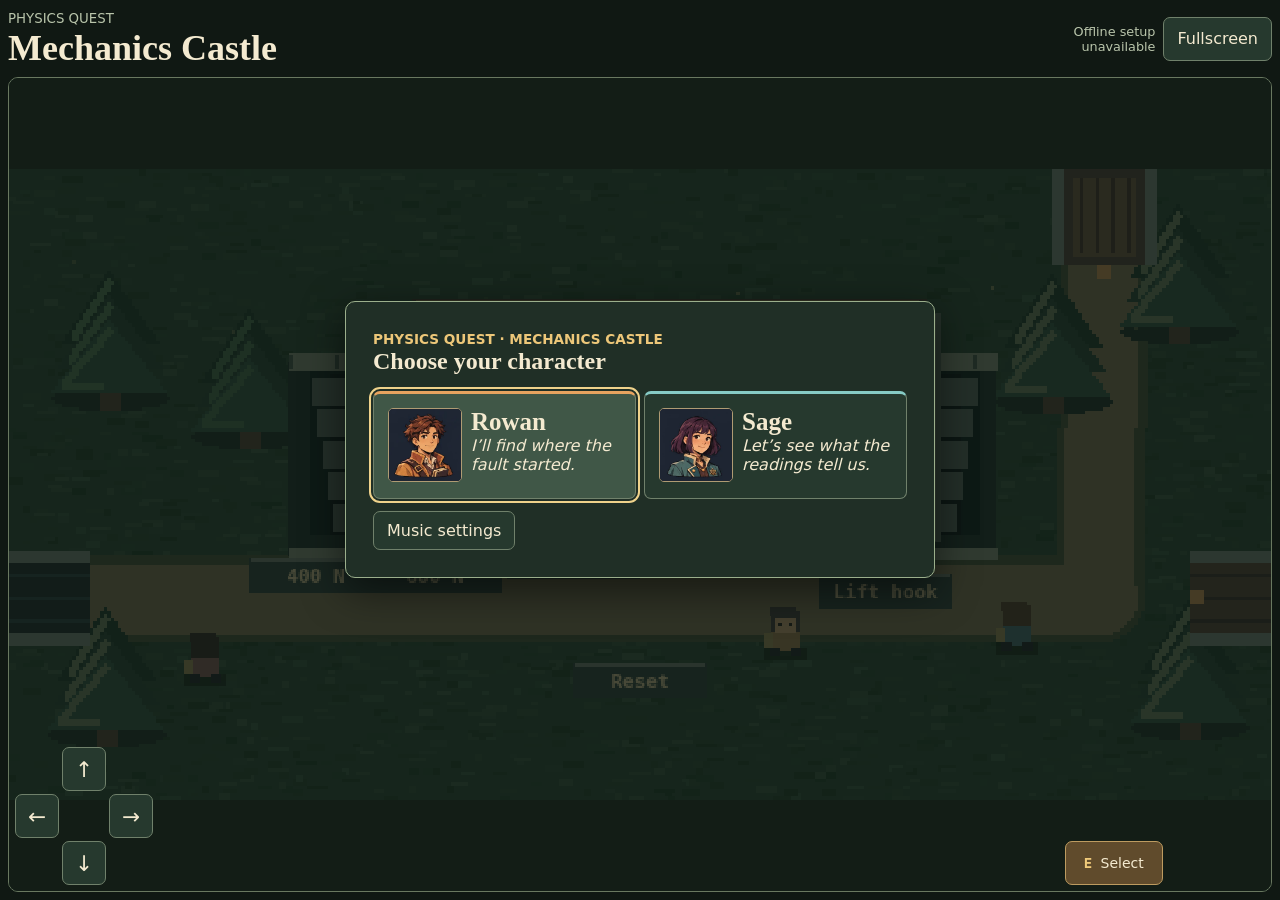
==== docs/index.html @ 7c1efd70 "updated github build" ====
<!doctype html>
<html lang="en"><head><meta charset="utf-8">
<!-- Google Tag Manager -->
<script>
  window.dataLayer = window.dataLayer || [];
  function gtag(){dataLayer.push(arguments);}
  gtag('js', new Date());
</script>
<script async src="https://www.googletagmanager.com/gtm.js?id=GTM-M3294GNF"></script>
<!-- End Google Tag Manager -->
<meta name="viewport" content="width=device-width,initial-scale=1,viewport-fit=cover"><title>Physics Quest · Mechanics Castle</title>
<meta name="theme-color" content="#101813">
<meta name="apple-mobile-web-app-capable" content="yes">
<link rel="manifest" href="manifest.webmanifest">
<link rel="icon" type="image/png" sizes="192x192" href="icons/icon-192.png">
<link rel="apple-touch-icon" sizes="180x180" href="icons/apple-touch-icon.png">
<script defer src="pwa.js"></script>
<link rel="preload" as="image" href="art/portraits/rowan.webp"><link rel="preload" as="image" href="art/portraits/sage.webp"><link rel="preload" as="image" href="art/portraits/mira-relieved.webp">
<style>
*{box-sizing:border-box}body{margin:0;background:#101813;color:#f4ead0;font:16px system-ui,sans-serif}main{max-width:1140px;margin:auto;padding:18px}header{display:flex;align-items:center;justify-content:space-between;gap:12px;margin-bottom:12px}h1,h2,h3{font-family:Georgia,serif;margin:0}h1{font-size:clamp(22px,4vw,36px)}small,.muted{color:#b9c5ab}button{font:inherit;color:#f4ead0;background:#26392e;border:1px solid #70816b;border-radius:7px;padding:9px 13px;cursor:pointer}button:hover,button:focus-visible{background:#405747;outline:2px solid #efd28b;outline-offset:2px}button:disabled{opacity:.5;cursor:default}.gold{background:#edc779;color:#251d12;border-color:#edc779;font-weight:700}.gold:hover,.gold:focus-visible{background:#ffe5aa}.stage{position:relative;border:1px solid #697860;border-radius:10px;overflow:hidden;background:#17241c}.frame{position:relative}canvas{width:100%;display:block;image-rendering:pixelated;aspect-ratio:2/1;background:#29362c}.modal{position:absolute;inset:0;background:#0b1510bd;display:grid;place-items:center;padding:12px;z-index:2}.sheet{width:min(590px,100%);max-height:100%;overflow:auto;background:#202f26;border:1px solid #9baf8c;padding:clamp(12px,3vw,27px);border-radius:10px;box-shadow:0 12px 40px #0008}.sheet p{line-height:1.5}.choices,.actions,.touch{display:flex;gap:8px;flex-wrap:wrap}.avatar{flex:1;text-align:left;min-width:145px;padding:14px}.avatar strong{display:block;font: bold 25px Georgia,serif}.avatar i{display:block}.avatar:first-child{border-top:3px solid #e7a35f}.avatar:last-child{border-top:3px solid #86cbc5}.status{padding:13px 16px;min-height:125px}.topline{display:flex;justify-content:space-between;gap:8px;align-items:baseline}.status p{margin:7px 0 10px;line-height:1.4}.touch{justify-content:space-between;margin-top:10px;align-items:center}.pad{display:flex;gap:5px}.pad button{touch-action:none;min-width:42px}.tag{color:#edc779;font-size:.85rem;font-weight:700}.selected{border-color:#efcf82;background:#485039}.meter{height:6px;background:#334139;border-radius:5px;overflow:hidden;margin:10px 0}.meter span{display:block;height:100%;background:#edc779}hr{border:0;border-top:1px solid #586b57}.notes{display:grid;gap:8px}details{padding:8px;background:#29392d;border-radius:4px}summary{cursor:pointer}button[hidden],div[hidden]{display:none}@media(max-width:600px){main{padding:8px}canvas{aspect-ratio:1.6;object-fit:contain}.sheet h2{font-size:22px}.sheet p{margin:7px 0}.touch small{display:none}}

.sheet.comic{width:min(650px,100%);padding:0;background:#eee0bd;color:#242935;border:3px solid #242935;border-radius:3px}
.sheet.comic{display:grid;grid-template-columns:34% 1fr;align-items:stretch}.comic-art{min-height:clamp(152px,29vw,312px);background-color:#263f49;background-image:url(comic.webp),radial-gradient(circle at 75% 25%,#cec19a 3%,transparent 25%),linear-gradient(152deg,#274852 0 38%,#73816a 39% 48%,#33413b 49%);background-size:300% 100%,cover,cover;background-repeat:no-repeat;background-position:0% 50%;border-right:4px solid #202530;animation:panel-in .44s ease-out both}
.panel-1{background-position:50% 50%;animation:panel-in .44s ease-out both, tremor .18s linear .3s 2}
.panel-2{background-position:100% 53%}
.comic-caption{align-self:center;padding:clamp(10px,2vw,20px)}.comic-caption p{margin:7px 0 12px}.comic-caption .tag{color:#674226}.comic-caption h2{font-size:clamp(22px,4vw,34px)}.comic-caption button{padding:6px 12px}
.map-section{margin:10px 0}.map-section h3{margin-bottom:4px}.map-grid{display:grid;grid-template-columns:repeat(3,minmax(0,1fr));gap:4px}.map-room{background:#34473d;border:1px solid #728473;text-align:center;padding:6px 3px;font-size:.8rem}.map-room.here{border-color:#ebca80;color:#ffdf99}
@keyframes panel-in{from{opacity:.2;filter:brightness(1.22)}to{opacity:1;filter:brightness(1)}}@keyframes tremor{25%{transform:translateX(2px)}75%{transform:translateX(-2px)}}@media(prefers-reduced-motion:reduce){.comic-art{animation:none}}@media(max-width:600px){.frame:has(.comic) canvas{min-height:270px}}

.sheet.interlude-sheet{display:block;background:#142223;color:#fff1c9}
.interlude{position:relative;isolation:isolate;min-height:clamp(215px,27vw,320px);display:grid;grid-template-rows:1fr auto;overflow:hidden}
.interlude-view{position:absolute;inset:-12%;z-index:-2;background:url(comic.webp) left 44% / 300% auto no-repeat;animation:establish 11s ease-out both}
.scene-1 .interlude-view{background-position:right 38%;animation:approach 11s ease-out both}
.interlude:before{content:'';position:absolute;inset:0;z-index:-1;background:linear-gradient(transparent,#101817af 42%,#101817 92%)}
.crawl-window{align-self:end;overflow:hidden;padding:0 22px;margin:35px 0 0;mask-image:linear-gradient(transparent,#000 25%)}
.crawl-window p{margin:0 auto;padding:17px 0 4px;max-width:46ch;font:clamp(17px,2vw,23px)/1.42 Georgia,serif;text-shadow:0 2px 3px #000;animation:caption-scroll 6.5s ease-out both}
.interlude-actions{padding:10px 22px 17px}
@keyframes caption-scroll{from{transform:translateY(100%);opacity:0}18%{opacity:1}to{transform:translateY(0);opacity:1}}
@keyframes establish{from{transform:scale(1.23) translateY(8%)}to{transform:scale(1.03) translateY(-4%)}}
@keyframes approach{from{transform:scale(1.02) translateY(-7%)}to{transform:scale(1.21) translateY(6%)}}
@media(prefers-reduced-motion:reduce){.interlude-view,.crawl-window p{animation:none!important}}
 .sheet.vista{padding:0;max-width:640px;overflow:auto}.valley-view{height:clamp(90px,22vw,240px);background:#567261 url(art/valley.webp) center 56%/cover no-repeat}.valley-caption{padding:16px 20px}.valley-caption p{margin:7px 0 12px}
.region-map{width:100%;display:block;margin:12px 0;border:2px solid #998459;border-radius:4px}
.key-choice{outline:2px solid #ffe29b;outline-offset:2px} .dialog-choices{display:grid;gap:8px} .dialog-choices button{text-align:left}
.dialog-choices button:hover:not(:focus-visible):not(.key-choice){background:#26392e;outline:none}
.dialog-choices button.asked:hover:not(:focus-visible):not(.key-choice){background:#353e36}
.operator-prompt{color:#f7d891;font-weight:700}.operator-prompt[hidden]{display:none}
.map-plan{font-size:.85rem;margin:5px 0;color:#d7d8b4}.notes+h3{margin-top:12px}
.asked{background:#353e36;color:#abb3a3;border-color:#60695d}.sheet.robot-story{display:grid;grid-template-columns:36% 1fr;padding:0;background:#eee0bd;color:#242935}.robot-art{background-image:url(art/guardian-comic.webp);background-size:300% 100%;min-height:275px;animation:panel-in .44s ease-out both}.robot-art.panel-0{background-position:left}.robot-art.panel-1{background-position:center}.robot-art.panel-2{background-position:right}@media(prefers-reduced-motion:reduce){.robot-art{animation:none}}
 .sheet.research-sheet{width:96%;max-width:950px;padding:0;background:#eadbb2;color:#312b24;border:4px solid #6f553b;box-shadow:0 8px 55px #000b;border-radius:3px}
.plan-paper{padding:clamp(10px,3vw,28px)}.plan-paper.book{background:#f0e2bd}.plan-paper.terminal{background:#e0e5cf}.plan-source{font-size:.86rem;text-transform:uppercase;letter-spacing:.09em;color:#625443;font-weight:750}
.plan-grid{display:grid;grid-template-columns:1.1fr 1fr;gap:clamp(8px,2vw,24px);align-items:center;margin:12px 0}.plan-grid h3{font-size:1rem}.plan-grid p{margin:5px 0 12px}.plan-diagram{margin:0;padding:8px;border:1px solid #a49273;background:#f7ecd3}.plan-diagram svg{display:block;width:100%}.plan-diagram figcaption{color:#544739;font-size:.87rem;text-align:center}
@media(max-width:620px){.plan-grid{grid-template-columns:1fr}.plan-diagram svg{max-height:130px}.sheet.robot-story{grid-template-columns:33% 1fr}}
.controller-actions kbd{display:inline-block;font-weight:750;margin-right:.25rem;color:#f0ca7a}.controller-actions{gap:5px}.controller-actions button{padding:8px 10px}.title-choices{margin-top:16px}.touch{align-items:center}.status[hidden]{display:none}
#resume button{margin-top:12px}
.journal-tabs{margin:12px 0;border-bottom:1px solid #586b57;padding-bottom:10px}
.journal-tabs [aria-current="true"]{color:#ffdf99;border-color:#e1bd75}
.journal-list{display:grid;gap:6px;margin:8px 0}.journal-list button{text-align:left}
.journal-checks{padding-left:22px}.journal-checks li{margin:5px 0}.journal-checks .done{color:#b9d4a0}
.instrument-reading{font-variant-numeric:tabular-nums}.instrument-reading li{margin:6px 0}
.sheet.field-sheet{width:min(650px,100%);padding:clamp(11px,2vw,23px);font-variant-numeric:tabular-nums}
.field-sheet p{margin:7px 0 10px}
.frame:has(.field-sheet)>canvas{min-height:430px}
#field-diagram{width:100%;max-height:195px;aspect-ratio:540/226;object-fit:contain;image-rendering:auto;background:#142721;border:1px solid #597567;border-radius:5px}
.field-actions{margin-top:10px}
@media(max-width:600px){.field-sheet button{padding:8px 10px}}
.plan-source{display:block}.tool-unlock{margin:12px 0;color:#624926;font-weight:750}
@keyframes portrait-in{from{opacity:.42;transform:translateX(-5px)}to{opacity:1;transform:none}}
@keyframes equipment-ready{50%{background:#f8edc5}}
.tool-unlock{display:inline-block;padding:4px 8px;border:1px solid #b79b6c;border-radius:4px;animation:equipment-ready .6s ease-out}
.sheet.speaker-sheet{width:min(680px,100%);background:linear-gradient(155deg,#293348,#17212f);border:1px solid #a69469;box-shadow:0 0 0 2px #121821,0 12px 40px #0009}
.speaker-turn{display:grid;grid-template-columns:clamp(76px,17vw,135px) minmax(0,1fr);gap:clamp(12px,2vw,22px);align-items:start;margin:0 0 14px}
.speaker-portrait{display:block;width:100%;height:auto;aspect-ratio:1;object-fit:contain;background:#202735;border:1px solid #af9b73;border-radius:5px;animation:portrait-in .17s ease-out}
.speaker-turn h2{color:#f1ce88}.speaker-text{display:grid;margin:5px 0;line-height:1.5}.speaker-text span{grid-area:1/1}.speech-reserve{visibility:hidden}
.sr-only{position:absolute;width:1px;height:1px;overflow:hidden;clip-path:inset(50%)}
.speaker-sheet button{background:#263649;border-color:#758397}.speaker-sheet button.asked{background:#28323f;color:#bcc3c8}
.speaker-sheet .gold{background:#edc779;color:#251d12;border-color:#edc779}
.speaker-sheet .key-choice{outline-color:#ffe29b}.speaker-sheet .gold:hover,.speaker-sheet .gold:focus-visible{background:#ffe5aa}
.speaker-sheet .dialog-choices button:hover:not(:focus-visible):not(.key-choice){background:#263649}
.speaker-sheet .dialog-choices button.asked:hover:not(:focus-visible):not(.key-choice){background:#28323f}
.avatar .speaker-portrait{float:left;width:clamp(44px,7vw,74px);margin:0 9px 2px 0}
@media(max-width:600px){.frame:has(.speaker-sheet) canvas{min-height:278px}.speaker-turn{gap:10px}}
@media(prefers-reduced-motion:reduce){.speaker-portrait,.tool-unlock{animation:none}}
</style>
<link rel="stylesheet" href="pwa-layout.css">
</head><body><main><header><div><small>PHYSICS QUEST</small><h1>Mechanics Castle</h1></div><div class="app-tools"><p id="offline-status" role="status" hidden></p><button id="screen-mode" type="button" hidden>Fullscreen</button></div></header>
<section class="stage" aria-label="Mechanics Castle game"><div class="frame"><canvas width="720" height="360" aria-label="Top-down view of the current room"></canvas><div class="modal" id="modal" hidden><div class="sheet" id="sheet" role="dialog" aria-modal="true" aria-label="Game dialogue"></div></div><div class="touch" role="group" aria-label="Touchscreen game controls"><div class="pad" role="group" aria-label="Directional pad"><button data-key="ArrowLeft" aria-label="Left">←</button><button data-key="ArrowUp" aria-label="Up">↑</button><button data-key="ArrowDown" aria-label="Down">↓</button><button data-key="ArrowRight" aria-label="Right">→</button></div><div class="choices controller-actions"><button id="interact"><kbd>E</kbd> Select</button><button id="card" hidden><kbd>C</kbd> Back / Card</button><button id="notes" hidden><kbd>N</kbd> Research</button><button id="menu" hidden><kbd>P</kbd> Menu</button></div></div></div>
<div class="status" id="status" hidden>
  <div class="status-copy"><div class="topline"><h2 id="room"></h2><span class="tag" id="floor"></span></div><div class="meter" id="completion" role="progressbar" aria-label="Mechanics Castle completion" aria-valuemin="0" aria-valuemax="7" aria-valuenow="0"><span id="progress"></span></div><div class="status-message" id="status-message" tabindex="0"><p class="operator-prompt" id="operator-prompt" aria-live="polite" hidden></p><p id="feedback" aria-live="polite"></p></div><button class="status-expand" id="status-expand" type="button" aria-controls="status-message" aria-expanded="false">More</button></div>
</div></section>
</main>
<script src="audio/music-manager.js"></script>
<script src="scenery.js"></script>
<script src="gameplay.js"></script>
<script src="science-labs.js"></script>
<script src="valley-investigations.js"></script>
<script src="portraits.js"></script>
<script>
'use strict';
const rooms = [
 {name:'Castle approach', floor:'Intro', kind:'lift', title:'Which way will it move?', card:'Gravity pulls the lift down. The rope pulls up. Which force needs to be larger to start lifting the platform?', goal:'Mira is stranded on the lift. Approach the marked controls and inspect the counterweights.', options:['Light counterweight','Heavy counterweight'], result:['The downward force wins. The platform settles lower.','The rope pulls harder than gravity pulls down. Mira reaches the landing.'], win:1},
 {name:'Cart track', floor:'First floor', kind:'cart', title:'Watch the gaps', card:'The tracker marks the cart at equal time intervals. Wider gaps mean the cart traveled farther in the same amount of time.', goal:'The gate opens briefly. Find the release setting that gets the cart there during the opening.', options:['Shallow ramp','Steep ramp'], result:['The cart arrives after the gate closes. Its position marks are close together.','The cart reaches the gate in time. The growing gaps show it speeding up.'], win:1},
 {name:'Lever gate', floor:'First floor', kind:'lever', title:'Farther from the hinge', card:'The same perpendicular pull produces a greater torque farther from the hinge. Look for the pivot before choosing a handle.', goal:'Use the same pull at either handle to turn the gate against its latch.', options:['Near handle','Far handle'],result:['The gate shifts, but the latch holds.','The longer lever arm produces enough torque to open the gate.'],win:1},
 {name:'Transfer track',floor:'Second floor',kind:'transfer',title:'Mass, speed, and direction',card:'Momentum depends on mass and velocity. At the same speed, the heavier cart has more momentum to share when the carts couple.',goal:'Choose an incoming cart that can move the receiving cart far enough to trip the latch. Both start at the same launch speed.',options:['4 kg cart','2 kg cart'],result:['The coupled carts reach the latch.','The carts couple and move, but stop short of the latch.'],win:0},
 {name:'Balancing bridge',floor:'Second floor',kind:'bridge',title:'Balance around the pivot',card:'A lighter load can balance a heavier load by sitting farther from the pivot. Compare the mass and distance on each side.',goal:'Balance a 4 kg load that sits 1 m left of the pivot. Place a 2 kg counterweight on the right.',options:['1 m from pivot','2 m from pivot','3 m from pivot'],result:['The fixed load still tips the bridge left.','The turning effects balance. The bridge stays level.','The counterweight tips the bridge right.'],win:1},
 {name:'Hydraulic gate',floor:'Second floor',kind:'fluid',title:'One pressure, two pistons',card:'At the same pressure, a larger piston pushes with more force. For the same volume of fluid, it also moves a shorter distance.',goal:'Both pistons get the same pressure. Choose the one that can lift the heavy gate.',options:['Wide piston','Narrow piston'],result:['The wide piston moves a short distance with enough force to lift the gate.','The narrow piston moves farther unloaded. Under the gate, it cannot lift the load.'],win:0},
 {name:'Flywheel Guardian',floor:'Guardian chamber',kind:'boss',title:'Opposing momentum',card:'Match the guardian’s momentum magnitude and launch in the opposite direction. The carts must have zero total momentum for the brake to engage.',goal:'Read the guardian’s direction. Select a cart and launch it from the opposite end of the track.',options:['2 kg × 3 m/s','5 kg × 2 m/s']}
];
const canvas=document.querySelector('canvas'), ctx=canvas.getContext('2d');
const $=id=>document.getElementById(id);
const keys=new Set();
const avatars={Rowan:{coat:'#b35f35',hair:'#43251d',line:'I’ll find where the fault started.'},Sage:{coat:'#3e9b98',hair:'#372447',line:'Let’s see what the readings tell us.'}};
const consolePoint={x:360,y:260}, exit={x:650,y:178};
let avatar='', roomIndex=0, player={x:80,y:245,facing:'south',walking:false}, acquired=new Set();
let passed=false, busy=false, previous=0, time=0, animation=null, finished=false, uiZone='', attemptId=0;
const room=()=>rooms[roomIndex];
let choosing=false, choiceIndex=0, onTitle=true, sessionId=0;
let roomTransition=null, roomEntry=null;
let speech=null, repairFlash=null;
const motionPreference=window.matchMedia?.('(prefers-reduced-motion: reduce)');
const reducedMotion=()=>Boolean(motionPreference?.matches);
const gameMode=()=>adventure.state({onTitle,modal:!$('modal').hidden,choosing,busy,avatar,transitioning:Boolean(roomTransition)});
function canMove(){return gameMode()==='exploration';}
function canSelect(){return ['overlay','apparatus'].includes(gameMode());}
function selectDirection(direction){
 const lab=currentLab();
 if(lab?.adjust&&choosing&&$('modal').hidden){
  scienceLabs.adjust(lab,['ArrowLeft','ArrowDown'].includes(direction)?-1:1);
  say(dialInstructions(lab));
  renderActions();return;
 }
 if(canSelect())setChoice(choiceIndex+(['ArrowLeft','ArrowUp'].includes(direction)?-1:1));
}
function bringIntoView(choice){
 if(!$('modal').hidden){
  const sheet=$('sheet'), item=choice.getBoundingClientRect(), panel=sheet.getBoundingClientRect();
  if(item.bottom>panel.bottom-8)sheet.scrollTop+=item.bottom-panel.bottom+8;
  if(item.top<panel.top+8)sheet.scrollTop-=panel.top-item.top+8;
 }
}
function menuButtons(){
 if(!$('modal').hidden)return [...$('sheet').querySelectorAll('button, summary')].filter(item=>!item.disabled);
 return [];
}
function setChoice(index){
 const choices=menuButtons();
 if(!choices.length)return;
 choiceIndex=(index+choices.length)%choices.length;
 choices.forEach((choice,i)=>choice.classList.toggle('key-choice',i===choiceIndex));
 choices[choiceIndex].focus({preventScroll:true});
 if(!speech||speech.complete||choiceIndex!==0)bringIntoView(choices[choiceIndex]);
}
function confirmChoice(){
 if(speech&&!speech.complete){revealSpeech();return;}
 if(choosing&&$('modal').hidden&&currentLab()?.adjust){runLabDial();return;}
 const choices=menuButtons();
 if(choices.length){choices[Math.min(choiceIndex,choices.length-1)].click();return;}
 interact();
}
function cancelChoice(){
 if(!$('modal').hidden){
  const dismiss=$('sheet').querySelector('#dismiss, #comic-skip');
  dismiss?.click();
  return;
 }
 if(busy||roomTransition)return;
 if(cancelLabControl())return;
 if(choosing){choosing=false;renderActions();return;}
 discovery();
}
const close=()=>{speech=null;$('sheet').classList.remove('vista','research-sheet','robot-story','speaker-sheet','field-sheet');$('modal').hidden=true;keys.clear();syncUtilityButtons();$('interact').focus({preventScroll:true});};
function showRoomMessages(expanded){
 const button=$('status-expand');
 $('status-message').classList.toggle('expanded',expanded);
 button.setAttribute('aria-expanded',String(expanded));
 button.textContent=expanded?'Less':'More';
}
function dialog(html,{focus=true}={}){
 showRoomMessages(false);
 speech=null;
 $('sheet').classList.remove('research-sheet','robot-story','speaker-sheet','field-sheet');
 keys.clear();padKeys.clear();choiceIndex=0;$('sheet').innerHTML=html;$('modal').hidden=false;syncUtilityButtons();
 $('sheet').scrollTop=0;
 for(const direction of priorPadDirections)blockedPadDirections.add(direction);
 if(focus)setChoice(0);
}
function portraitMarkup(name,mood){
 const portrait=portraits.get(name,mood);
 return portrait?'<img class="speaker-portrait" src="'+portrait+'" alt="" width="240" height="240">':'';
}
function showSpeech(name,message,mood,actions,{focus=true}={}){
 dialog('<div class="speaker-turn">'+portraitMarkup(name,mood)+'<div><h2>'+name+'</h2>'+
  '<p class="speaker-text"><span class="sr-only" aria-live="polite">'+message+'</span>'+
  '<span class="speech-reserve" aria-hidden="true">'+message+'</span>'+
  '<span id="speech-text" aria-hidden="true"></span></p></div></div>'+actions,{focus:false});
 $('sheet').classList.add('speaker-sheet');
 speech={text:message,start:performance.now(),count:0,complete:false};
 if(reducedMotion())revealSpeech();
 else{advanceSpeech(speech.start);syncUtilityButtons();}
 if(focus)setChoice(0);
}
function revealSpeech(){
 $('speech-text').textContent=speech.text;
 speech.complete=true;
 syncUtilityButtons();
}
function advanceSpeech(now){
 if(!speech||speech.complete)return;
 const count=Math.min(speech.text.length,4+Math.max(0,Math.floor((now-speech.start)/13)));
 if(count===speech.text.length){revealSpeech();return;}
 if(count!==speech.count){
  $('speech-text').textContent=speech.text.slice(0,count);
  speech.count=count;
 }
}
function button(parent,label,handler,style=''){
 const el=document.createElement('button');el.textContent=label;el.className=style;
 el.addEventListener('click',handler);parent.append(el);return el;
}
function openMusicSettings(back){
 dialog('<h2>Music settings</h2><p id="music-level" aria-live="polite"></p><div class="choices" id="music-buttons"></div><hr><button class="gold" id="dismiss">Back</button>');
 function refresh(){
  $('music-level').textContent='Music volume · '+music.volume+'%'+(music.muted?' · Muted':'');
  mute.textContent=music.muted?'Unmute':'Mute';
 }
 function adjust(step){music.setPreferences(music.volume+step,music.muted);refresh();}
 button($('music-buttons'),'Volume −5%',()=>adjust(-5));
 button($('music-buttons'),'Volume +5%',()=>adjust(5));
 const mute=button($('music-buttons'),'Mute',()=>{music.setPreferences(music.volume,!music.muted);refresh();});
 $('dismiss').onclick=back;
 refresh();
 setChoice(0);
}
function say(text=$('feedback').textContent){
 const feedback=$('feedback'), prompt=$('operator-prompt');
 const message=text.trim();
 feedback.hidden=!message||(!prompt.hidden&&message===prompt.textContent.trim());
 if(feedback.textContent!==text)feedback.textContent=text;
}
function intro(){
 music.setTheme(null);
 setTitleScreen(true);
 dialog('<span class="tag">PHYSICS QUEST · MECHANICS CASTLE</span><h2>Choose your character</h2><div class="choices title-choices" id="avatars"></div><div id="resume"></div>');
 for(const name of Object.keys(avatars)){
  const choice=button($('avatars'),name,()=>chooseStart(name),'avatar');
  choice.innerHTML=portraitMarkup(name)+'<strong>'+name+'</strong><i>'+avatars[name].line+'</i>';
 }
 if(avatar||savedRun)button($('resume'),avatar?'Resume current run':'Continue as '+savedRun.avatar+' · '+rooms[savedRun.room].name,resumeRun);
 if(avatar||savedRun||checkpoint)button($('resume'),'Reset saved progress',confirmResetProgress);
 button($('resume'),'Music settings',()=>openMusicSettings(intro));
 setChoice(0);
}
function start(name){avatar=name;close();loadRoom(0);}
function loadRoom(index){
 attemptId++;roomIndex=index;player={x:80,y:245,facing:'south',walking:false};happyReset();
 $('room').textContent=room().name;$('floor').textContent=room().floor;
 say(room().goal);renderActions();
}
function happyReset(){choosing=false;choiceIndex=0;passed=false;busy=false;animation=null;uiZone='';}
function notebook(){
 if(canMove())showNotebook();
}
function showNotebook(section='objectives',selectedCard){
 const tabs=[['objectives','Objectives'],['discoveries','Discoveries'],['equipment','Equipment']];
 const checkLine=(done,name,stage='Pending')=>'<li class="'+(done?'done':'')+'">'+name+' · '+(done?'Complete':stage)+'</li>';
 let page='';
 if(section==='objectives'){
  const checks=planOwners.filter(id=>id<6).map(id=>checkLine(reported.has(id),operators[id][4],solved.has(id)?'Report to '+operators[id][0]:'Pending')).join('');
  const route=surveyRead?'Survey recorded. Take the ridge road east to the dome. The service gate opens from Sandstone Pass.':'The survey marker is across the East Garden drawbridge.';
  page='<h3>Current objective</h3><p>'+objective()+'</p><h3>Mechanics Castle</h3><p>'+confirmedCount()+'/6 safety checks confirmed</p><ul class="journal-checks">'+checks+checkLine(finished,'Flywheel Guardian restart',reported.has(6)?'Read the diagnostics':solved.has(6)?'Report to '+operators[6][0]:'Pending')+'</ul><h3>Valley route</h3><ul class="journal-checks">'+checkLine(surveyRead,'East Garden survey','Optional')+checkLine(arrived,'E&amp;M Observatory entrance',finished?'Follow the ridge road east':'Unlock by restoring the Guardian')+'</ul><p>'+route+'</p>';
  if(finished){
   page+='<h3>Optional field investigations</h3><ul class="journal-checks">';
   for(const [id,station] of Object.entries(valleyInvestigations.stations)){
    const result=fieldReports.get(Number(id));
    page+='<li'+(result?' class="done"':'')+'><strong>'+station.name+'</strong> · '+station.site+
     (result?'<br>Prediction: '+station.choices[result.prediction]+'. '+valleyInvestigations.summary(Number(id),result):'')+'</li>';
   }
   page+='</ul>';
  }
 }else if(section==='discoveries'){
  page='<h3>Discovery cards · '+recovered.size+'/'+planOwners.length+'</h3><div class="journal-list" id="journal-cards"></div>'+
   (recovered.size?'':'<p>Inspect a drafting table, book, or computer in a research room to collect a card.</p>');
 }else{
  page='<h3>Available equipment</h3>';
  for(const [name,description] of Object.entries(scienceLabs.instruments)){
   if(!acquired.has(name))continue;
   const roomsRead=planOwners.filter(id=>scienceLabs.instrumentByRoom[id]===name&&recordedReadings.has(id)).map(id=>rooms[id].name);
   page+='<p><strong>'+name+'</strong><br>'+description+(roomsRead.length?'<br><small>Readings taken at '+roomsRead.join(', ')+'.</small>':'')+'</p>';
  }
  if(!acquired.size)page+='<p>New instruments come with the plans that teach you how to use them.</p>';
  else page+='<p class="muted">Use Research near an apparatus to take a reading.</p>';
 }
 const nav=tabs.map(([id,name])=>'<button id="journal-'+id+'"'+(id===section?' aria-current="true"':'')+'>'+name+'</button>').join('');
 dialog('<h2>Field notebook</h2><div class="choices journal-tabs">'+nav+'<button id="map">Map</button></div>'+page+'<hr><button class="gold" id="dismiss">Back to the room</button>',{focus:false});
 for(const [id] of tabs)$('journal-'+id).onclick=()=>showNotebook(id);
 $('map').onclick=mapView;
 $('dismiss').onclick=close;
 if(section==='discoveries'){
  const cards=planOwners.filter(id=>recovered.has(id));
  for(const id of cards)button($('journal-cards'),plans[id].title,()=>openPlan(id,false,undefined,()=>showNotebook('discoveries',id)));
  setChoice(cards.length?tabs.length+1+Math.max(0,cards.indexOf(selectedCard)):tabs.findIndex(([id])=>id===section));
 }else setChoice(tabs.findIndex(([id])=>id===section));
}
function ending(){
 finished=true;
 saveCheckpoint(10);
 refreshProgress();
 renderActions();
 guardianComic();
}

$('interact').onclick=confirmChoice;$('notes').onclick=useResearchTool;$('card').onclick=()=>usingPadLabels?goBack():cancelChoice();
function useResearchTool(){
 if(!canMove())return;
 const target=activeInteraction();
 if(target?.kind==='plan'){openPlan(room().planOwner,true,nearbySource());return;}
 const lab=currentLab();
 const control=target?.kind==='lab'?target.control:
  lab&&labDone()?scienceLabs.targets(lab).find(item=>item.id!=='reset'&&nearby(item.point,34)):null;
 if(control&&recovered.has(roomIndex)&&acquired.has(scienceLabs.instrumentByRoom[roomIndex])){
  takeReading(lab,control);
  return;
 }
 notebook();
}
function takeReading(lab,control){
 const instrument=scienceLabs.instrumentByRoom[lab.room];
 const first=!recordedReadings.has(lab.room);
 if(first){recordedReadings.add(lab.room);saveProgress();}
 const lines=scienceLabs.measurements(lab,control);
 const message=first?'Reading recorded in the Field Notebook.':'';
 const next=()=>{close();say(labDone()?objective():scienceLabs.goal(lab));};
 dialog('<h2>'+instrument+'</h2><p>'+rooms[lab.room].name+'</p><ul class="instrument-reading">'+lines.map(line=>'<li>'+line+'</li>').join('')+'</ul>'+(message?'<p class="muted">'+message+'</p>':'')+'<div class="choices"><button id="dismiss" class="gold">Back to the room</button><button id="reading-journal">Field Notebook</button></div>');
 $('dismiss').onclick=next;
 $('reading-journal').onclick=()=>showNotebook('equipment');
}
function goBack(){
 if(canSelect()||currentLab()?.carry)cancelChoice();
}
const inputActions={e:confirmChoice,c:cancelChoice,escape:()=>{
 if($('status-expand').getAttribute('aria-expanded')==='true')showRoomMessages(false);
 else goBack();
},n:useResearchTool,p:repairFrontMenu,x:useResearchTool};
const bindings={w:'ArrowUp',a:'ArrowLeft',s:'ArrowDown',d:'ArrowRight'};
window.addEventListener('keydown',e=>{
 const key=e.key.toLowerCase();
 const direction=bindings[key]||e.key;
 if(direction.startsWith('Arrow')){
  e.preventDefault();
  if(canSelect()){
   if(!e.repeat||$('modal').hidden)selectDirection(direction);
  }else if(canMove())keys.add(direction);
  return;
 }
 const action=inputActions[key];
 if(action){e.preventDefault();if(!e.repeat)action();}
 if(e.repeat&&['Enter',' '].includes(e.key))e.preventDefault();
});
$('status-expand').onclick=()=>showRoomMessages($('status-expand').getAttribute('aria-expanded')!=='true');
window.addEventListener('keyup',e=>keys.delete(bindings[e.key.toLowerCase()]||e.key));
window.addEventListener('blur',()=>keys.clear());
document.querySelectorAll('[data-key]').forEach(el=>{
 el.onpointerdown=e=>{e.preventDefault();
  if(canSelect()){selectDirection(el.dataset.key);return;}
  if(!canMove())return;
  el.setPointerCapture(e.pointerId);keys.add(el.dataset.key);};
 el.onpointerup=el.onpointercancel=el.onlostpointercapture=()=>keys.delete(el.dataset.key);
});
const loadArt=name=>{const asset=new Image();asset.src='art/'+name;return asset;};
const roomImages=Array.from({length:24},(_,i)=>loadArt('room-'+i+'.webp'));
const foregroundArt=loadArt('foreground.png');
const personImages=Object.fromEntries([['#b35f35','rowan'],['#3e9b98','sage'],['#9b759a','mira'],['#817eaa','inez'],['#bf9360','teo']].map(([tone,name])=>[tone,loadArt(name+'-directions.png')]));
const vehicleImages={cart:loadArt('cart.png'),receiver:loadArt('receiver.png'),guardian:loadArt('guardian.png')};
const rect=(x,y,w,h,c)=>{ctx.fillStyle=c;ctx.fillRect(Math.round(x),Math.round(y),w,h);};
function label(text,x,y,color='#f4ead0',size=14){
 ctx.fillStyle=color;ctx.font='bold '+size+'px monospace';ctx.textAlign='center';ctx.fillText(text,x,y);
}
function line(x,y,x2,y2,color,width=3){
 ctx.strokeStyle=color;ctx.lineWidth=width;ctx.beginPath();ctx.moveTo(x,y);ctx.lineTo(x2,y2);ctx.stroke();
}
function sprite(x,y,look,walking=false,facing='east'){
 const img=personImages[look.coat];
 if(img?.complete&&img.naturalWidth){
  const step=walking?Math.floor(time*7)%2+1:0;
  ctx.drawImage(img,step*24,28*(['east','west','south','north'].indexOf(facing)),24,28,x-16,y-22,32,36);
  return;
 }
 rect(x-12,y+7,24,7,'#10191288');rect(x-8,y-3,16,12,look.coat);
 rect(x-9,y+7,6,5,'#252a31');rect(x+3,y+7+(walking?Math.sin(time*19)*4:0),6,5,'#252a31');
 rect(x-8,y-14,16,12,look.hair);if(facing!=='north'){rect(x-6,y-10,12,9,'#e9ba89');rect(x+(facing==='west'?-4:2),y-7,2,2,'#332b28');if(facing==='south')rect(x-4,y-7,2,2,'#332b28');}rect(x-9,y-16,15,5,look.hair);
 rect(x-12,y-1,5,8,'#b8a16a');
}
function cart(x,y,color,w=37){
 const img=vehicleImages[color==='#a8584a'?'guardian':color==='#849b8b'?'receiver':'cart'];
 if(img.complete&&img.naturalWidth){ctx.drawImage(img,x-w/2,y-23,w,30);return;}
 rect(x-w/2,y-16,w,14,color);rect(x-w/2+3,y-13,w-6,3,'#f5ddb76b');
 rect(x-w/2+4,y-3,8,8,'#1c2222');rect(x+w/2-12,y-3,8,8,'#1c2222');
}
function liftArt(a,p,lab){
 const rim=115, platform=rim+(a?(a.win?85*(1-p):85+12*p):85);
 const weight=134+(a?(a.win?85*p:-12*p):0);
 const stone='#677a70', edge='#9ba68e', brass='#d5ad66';
 rect(159,110,404,111,'#253a37');
 rect(172,115,382,94,'#142726');
 rect(183,117,360,92,'#101c20');
 for(let row=0;row<5;row++){
  const y=119+row*18;
  rect(173+row*3,y,30-row*3,16,stone);
  rect(524,y,29-row*3,16,stone);
  rect(202,y,322,2,'#283c3b');
 }
 rect(201,203,323,12,'#334949');
 for(let x=208;x<520;x+=30)rect(x,208,20,2,'#50615a');
 rect(160,105,404,10,edge);rect(160,216,404,7,edge);
 for(let x=160;x<564;x+=26)rect(x,106,2,8,'#56675e');
 rect(219,105,113,17,'#907756');
 for(let x=222;x<333;x+=11)rect(x,106,2,14,'#574632');
 for(const x of [221,326,474,527]){
  rect(x,82,5,131,'#6f8075');rect(x+1,83,1,129,'#a0a990');
 }
 rect(230,74,294,7,'#504339');rect(232,75,287,2,'#9b8057');
 const py=90;
 line(273,py,501,py,brass,3);
 line(273,py,273,platform-6,brass,3);
 line(501,py,501,weight-3,brass,3);
 for(const x of [273,501]){
  ctx.fillStyle='#4b3932';ctx.beginPath();ctx.arc(x,py,11,0,Math.PI*2);ctx.fill();
  ctx.strokeStyle=brass;ctx.lineWidth=3;ctx.stroke();
  rect(x-3,py-3,6,6,edge);
 }
 rect(235,platform-6,76,13,'#442f24');rect(235,platform-7,76,5,'#dcb078');
 for(let x=240;x<309;x+=10)rect(x,platform-6,2,8,'#926448');
 if(lab.load){
  rect(477,weight-5,48,19,'#4f5352');rect(479,weight-4,44,3,'#b3b7a9');
  label(lab.load+' N',501,weight+10,'#efdfad',11);
 }else{
  line(501,weight-4,501,weight+7,brass,3);
  line(501,weight+7,508,weight+7,brass,3);
 }
 if(!solved.has(0))sprite(273,platform-10,miraLook);
}

function equipment(){
 const lab=currentLab();
 if(lab&&[1,2,3,4].includes(lab.room)){scienceLabs.draw(lab,time,{rect,line,label},labDone());return;}
 const a=animation,p=a?Math.min(1,(time-a.start)/.95):0;
 const gold='#f0cb78', steel='#849b8b', dark='#273833';
 const kind=room().kind;
 if(kind!=='lift'){
  rect(108,70,504,131,'#18272b');rect(114,75,492,121,dark);
  for(let x=120;x<605;x+=22)rect(x,189,14,2,'#465b56');
  rect(111,72,498,3,'#708379');
  rect(111,197,498,3,'#12222a');
 }
 if(kind==='lift'){
  liftArt(a,p,lab);
 }else if(kind==='fluid'){
  hydraulicArt(a,p,lab);
 }else{
  line(135,156,586,156,steel,6);
  const direction=lab.heading;
  const phase=(time%2)/2;
  const gx=a?(direction>0?245:475)+direction*(a.win?96:156)*p:passed?360:360+direction*(phase*150-75);
  const cx=a?(a.side>0?135:585)+(gx-(a.side>0?135:585))*Math.min(1,p*1.22):135;
  cart(cx,155,gold,a?.index===1?42:31);
  guardianArt(gx,158,finished);
  label(finished?'GUARDIAN ONLINE':passed?'BRAKE LOCKED':'FAULT MODE  '+(direction>0?'→':'←'),360,83);
  if(!passed)label('Brake '+lab.brakes+'/2',360,189);
  for(const i of [0,1,2,3,4,5]){
   rect(128+i*15,83,9,8,'#977160');rect(129+i*15,84,7,5,reported.has(i)?'#a4dba3':'#603a31');
  }
 }
 if(lab&&!labDone())scienceLabs.draw(lab,time,{rect,line,label});
}
function hydraulicArt(attempt,p,lab){
 const pressure=(attempt?.pressure??lab.values.hydraulic)+' kPa';
 const fluid='#66bab9',casing='#99a397', brass='#bd9565';
 rect(153,88,414,101,'#1c302f');
 line(238,174,475,174,'#77877d',16);
 if(lab.piston!==null)line(357,174,lab.piston===0?238:475,174,fluid,7);
 rect(322,148,70,34,'#4e6862');
 rect(327,151,60,27,'#1c312f');
 label(pressure,357,171,'#c8ede0',12);
 for(const [i,x,w] of [[0,238,92],[1,475,40]]){
  const stroke=attempt?.win&&attempt.index===i?24*p:0;
  const tip=141-stroke;
  const edge=x-w/2;
  rect(edge-5,121,w+10,64,'#263e39');
  rect(edge,tip+7,w,178-tip,fluid);
  rect(edge-4,121,5,66,casing);rect(edge+w,121,5,66,casing);
  rect(edge-5,180,w+10,6,casing);
  rect(edge,tip,w,8,'#b9bfb2');rect(edge+2,tip,w-4,2,'#e0dac7');
  rect(x-7,tip-23,14,23,'#99a097');rect(x-4,tip-23,4,23,'#d3c9a3');
  rect(x-49,tip-40,98,17,'#695543');rect(x-46,tip-40,92,4,brass);
  for(const rivet of [-42,41])rect(x+rivet,tip-35,3,3,'#dbc49b');
  label(i===0?'200 cm²':'80 cm²',x,199,'#e7d6aa',11);
  if(attempt&&attempt.index===i){
   const lift=attempt.force+' N · '+(attempt.win?'Lift':'Holds');
   label(lift,x,94,attempt.win?'#a5de9f':'#edb184',12);
  }
 }
}
function guardianArt(x,y,healthy){
 const metal=healthy?'#a0a98d':'#ab7156';
 rect(x-32,y-31,64,29,'#303739');rect(x-28,y-34,56,27,metal);
 for(const side of [-1,1]){
  rect(x+side*25-9,y-43,17,22,'#806349');
  rect(x+side*37-5,y-26,10,17,'#55473b');
 }
 rect(x-14,y-57,28,18,'#5d5547');rect(x-12,y-54,24,10,'#263a3e');
 rect(x-7,y-52,4,5,healthy?'#a1edad':'#f29362');rect(x+3,y-52,4,5,healthy?'#a1edad':'#f29362');
 ctx.fillStyle='#3b4545';ctx.beginPath();ctx.arc(x,y-20,13,0,Math.PI*2);ctx.fill();
 ctx.strokeStyle='#d0b578';ctx.lineWidth=3;ctx.stroke();
 const phase=passed?0:time*11;
 for(let i=0;i<3;i++){const a=phase+i*Math.PI*2/3;line(x,y-20,x+Math.cos(a)*9,y-20+Math.sin(a)*9,'#e3c296',2);}
 if(!passed&&Math.sin(time*16)>.7){line(x-37,y-34,x-45,y-40,'#f5ad70',2);line(x+41,y-32,x+47,y-39,'#de8a62',2);}
}
const rectangle=(x,y,a,b,c,d)=>x>a&&x<b&&y>c&&y<d;
function furnitureCollision(x,y){
 if(roomIndex===0&&rectangle(x,y,160,564,105,223))return true;
 if(roomIndex===9&&rectangle(x,y,421,451,204,218))return true;
 if(roomIndex===9&&rectangle(x,y,410,429,56,69))return true;
 const lab=currentLab();
 if(lab&&!labDone()){
  const reset=scienceLabs.resetConsole(lab.room);
  if(rectangle(x,y,reset.x-reset.width/2,reset.x+reset.width/2,reset.y-reset.height/2,reset.y+reset.height/2))return true;
 }
 if(roomIndex>=9&&roomIndex<16)return false;
 if(!lab&&room().kind&&rectangle(x,y,342,380,246,257))return true;
 if([35,85,143,197,265,325].some(tx=>rectangle(x,y,tx*2-13,tx*2+47,61,69)))return true;
 if([3,5,6,8].includes(roomIndex)&&[31,320].some(tx=>rectangle(x,y,tx*2,tx*2+36,266,289)))return true;
 if(![3,5,6,8].includes(roomIndex)&&[26,70,267,317].some(tx=>rectangle(x,y,tx*2,tx*2+30,289,309)))return true;
 if(room().planOwner!==undefined){
  if(rectangle(x,y,...researchSource(room().planOwner).bounds)||rectangle(x,y,118,164,230,280))return true;
  if([32,105,239,321].some(tx=>rectangle(x,y,tx*2-18,tx*2+45,61,93)))return true;
 }
 return false;
}

function blocks(x,y){
 if(furnitureCollision(x,y))return true;
 if(treeCollision(roomIndex,x,y))return true;
 const station=valleyInvestigations.stations[roomIndex];
 if(station&&rectangle(x,y,station.x-30,station.x+30,station.y-19,station.y-4))return true;
 if(roomIndex===11)return x>326&&x<392&&(y<231||y>258);
 if(roomIndex===9&&y>87&&y<178&&(!gardenBridge||x<399||x>440))return true;
 if(roomIndex===13&&x>=485&&x<=599&&y<=166)return true;
 if(roomIndex===14&&x>=501&&x<=590&&y>=96&&y<=170)return true;
 if(roomIndex===14&&y>=72&&y<=190&&[56,90,124,158,192,226].some(tx=>Math.abs(x-tx*2)<19)&&[44,67,90].some(ty=>Math.abs(y-ty*2)<13))return true;
 if(roomIndex===12&&[[95,42],[139,55],[202,76],[261,49],[315,68]].some(([tx,ty])=>Math.abs(x-tx*2)<40&&y>ty*2-24&&y<ty*2+10))return true;
 if(room().kind&&roomIndex!==0)return rectangle(x,y,106,605,72,203);
 return false;
}
const controllerDirections=['ArrowUp','ArrowDown','ArrowLeft','ArrowRight'];
const padKeys=new Set(), blockedPadDirections=new Set();
const padButtons=[[0,confirmChoice],[1,goBack],[2,useResearchTool],[3,repairFrontMenu]];
let priorPadButtons=new Set(), priorPadDirections=new Set(), nextPadRepeat=0, usingPadLabels=false;
const controllerLabels=[['interact','E','A'],['card','C','B'],['notes','N','X'],['menu','P','Y']];
const held=key=>keys.has(key)||padKeys.has(key);
function updateGamepad(now){
 let pad;
 try{pad=Array.from(navigator.getGamepads?.()||[]).find(device=>device?.mapping==='standard');}catch{}
 padKeys.clear();
 if(Boolean(pad)!==usingPadLabels){
  usingPadLabels=Boolean(pad);
  for(const [id,key,padKey] of controllerLabels){
   const cap=$(id).querySelector('kbd');
   if(cap)cap.textContent=pad?padKey:key;
   if(id==='notes')$(id).lastChild.textContent=' Research';
   if(id==='card')$(id).lastChild.textContent=pad?' Back':' Back / Card';
  }
 }
 if(!pad){priorPadButtons.clear();priorPadDirections.clear();blockedPadDirections.clear();return;}
 const directions=new Set(controllerDirections.filter((key,i)=>pad.buttons[12+i]?.pressed));
 for(const key of blockedPadDirections)if(!directions.has(key))blockedPadDirections.delete(key);
 if(canSelect()){
  const available=[...directions].filter(key=>!blockedPadDirections.has(key));
  const direction=available.find(key=>!priorPadDirections.has(key))||(now>=nextPadRepeat?available[0]:null);
  if(direction){
   selectDirection(direction);
   nextPadRepeat=now+(priorPadDirections.has(direction)?160:330);
  }
 }else if(canMove()){
  for(const direction of directions)padKeys.add(direction);
 }
 priorPadDirections=directions;
 const down=new Set(padButtons.filter(([i])=>pad.buttons[i]?.pressed).map(([i])=>i));
 const pressed=padButtons.find(([i])=>down.has(i)&&!priorPadButtons.has(i));
 if(pressed){music.unlock();pressed[1]();}
 priorPadButtons=down;
}

function movementDirection(){return adventure.movement(Number(held('ArrowRight'))-Number(held('ArrowLeft')),Number(held('ArrowDown'))-Number(held('ArrowUp')));}
function frame(now){
 time=now/1000;
 const dt=Math.min(.04,(now-previous)/1000);
 previous=now;
 player.walking=false;
 if(canMove()){
  adventure.move(player,movementDirection(),184*dt,canStand);
  const target=activeInteraction();
  const current=target?(target.kind+(target.door?.dir||target.control?.id||target.studentId||'')):'';
  if(current!==uiZone){uiZone=current;renderActions();}
 }
 draw();requestAnimationFrame(frame);
}
// Door pairs use the same edge at both ends so the player enters at the matching threshold.
rooms.push(
 {name:'Great Hall',floor:'First floor',goal:'Find the track room to the west and the force workshop to the east. Their mechanisms release the stairwell lock.'},
 {name:'Lower landing',floor:'Second floor',goal:'Inspect the transfer track to the west and the balancing bridge to the east to open the pump passage.'},
 {name:'East garden',floor:'Castle grounds',goal:'A raised bridge spans the water channel. The gardener is on the near bank.'},
 {name:'Castle ridge',floor:'Valley road',goal:'The ridge trail forks. The stone road heads east and an orchard path climbs north.'},
 {name:'Stonebridge Crossing',floor:'Valley road',goal:'Take the stonebridge across the river and follow the road inland.'},
 {name:'Sandstone Pass',floor:'Desert',goal:'The observatory dome is visible to the east. An old service gate stands at the south trail.'},
 {name:'Desert Observatory',floor:'Desert',goal:'Follow the trail to the observatory entrance.'},
 {name:'Alder Orchard',floor:'Valley road',goal:'An optional irrigation test station sits west of the shelter. The service trail continues east.'},
 {name:'Service Gulch',floor:'Desert foothills',goal:'The optional survey turntable sits north of the wagon trail. The service gate leads to Sandstone Pass.'}
);
const labSessions=new Map(), fieldReports=new Map();
function currentLab(){
 if(!scienceLabs.title[roomIndex])return null;
 if(!labSessions.has(roomIndex))labSessions.set(roomIndex,scienceLabs.make(roomIndex,roomIndex===9?gardenBridge:solved.has(roomIndex),time));
 return labSessions.get(roomIndex);
}
function labDone(){return roomIndex===9?gardenBridge:passed;}
function labReady(){
 if(!consulted.has(roomIndex)){say(operatorPrompt());return false;}
 if(!recovered.has(roomIndex)){say(findPlan(roomIndex));return false;}
 return true;
}
function mountCounterweight(lab,control){
 if(control.id.startsWith('weight-')){
  if(lab.carry){say('Hang the load you are holding or use Back to return it.');return;}
  lab.carry=control.detail;
  say('Carrying a '+lab.carry+' N counterweight. Take it to the lift hook.');
 }else if(lab.carry){
  const previousLoad=lab.load;
  lab.load=lab.carry;lab.carry=null;
  say(lab.load+' N is on the hook.'+(previousLoad?' The previous load returned to the rack.':'')+' Pull the lift lever to test it.');
 }else if(lab.load){
  lab.carry=lab.load;lab.load=null;
  animation=null;
  say('Lifted the '+lab.carry+' N load off the hook. Back returns it to the rack.');
 }else{
  say('Pick up a marked counterweight and hang it here.');
 }
}
function testLift(lab){
 if(!lab.load){say('Hang a counterweight on the lift hook first.');return;}
 const difference=scienceLabs.liftDifference(lab.load), win=difference>0;
 animation={start:time,win};
 const message=lab.load+' N versus 520 N, a difference of '+Math.abs(difference)+' N. '+(win?'The counterweight descends and the lift rises.':'The platform is heavier, so it does not rise.');
 performTrial(lab,'lift',win,message,1.1,{onWin:walkMira});
}
function testBrake(lab,side){
 if(lab.cartIndex===null){say('Couple one of the marked carts before using a launcher.');return;}
 const {cart,guardian,total}=scienceLabs.brakeMomenta(lab.cartIndex,side,lab.heading);
 const stopped=total===0, win=stopped&&lab.brakes===1;
 animation={start:time,side,win:stopped,index:lab.cartIndex};
 const signed=value=>value>0?'+'+value:value<0?'−'+Math.abs(value):'0';
 const nextHeading=-lab.heading;
 const message=win?'Net momentum is zero on both passes. The brake locks.':
  stopped?'The first pass stops. The guardian now travels '+(nextHeading>0?'right':'left')+'. Use the opposite launcher for the return pass.':
  'The pair is still moving '+(total>0?'right':'left')+'. The brake cannot catch.';
 const reading='Cart '+signed(cart)+', guardian '+signed(guardian)+', total '+signed(total)+' kg·m/s (right is positive). ';
 performTrial(lab,'brake',win,reading+message,.98,{
  accepted:stopped,
  onSettle(){
   animation=null;
   if(stopped){
    lab.brakes++;
    if(!win)lab.heading=nextHeading;
   }
  }
 });
}

function useLabControl(control){
 const lab=currentLab();
 if(!lab||busy||labDone()||!labReady())return;
 if(control.id!=='reset'&&readingRequired(roomIndex)){takeReading(lab,control);return;}
 if(control.id==='reset'){
  labSessions.set(roomIndex,scienceLabs.make(roomIndex));
  attempts.delete(roomIndex);
  animation=null;
  say('Experiment reset. '+labTask(currentLab()));
 }else if(control.id.startsWith('weight-')||control.id==='lift-hook'){
  mountCounterweight(lab,control);
 }else if(control.id==='lift-lever'){
  testLift(lab);
 }else if(control.id.startsWith('piston-')){
  lab.piston=control.detail;
  animation=null;
  say('Pump routed to the '+scienceLabs.equipment.pistons[lab.piston].area+' cm² piston. Set the pressure at the pump dial.');
 }else if(control.id==='hydraulic'&&lab.piston===null){
  say('Connect one of the two piston ports first.');
 }else if(control.id.startsWith('cart-')){
  lab.cartIndex=control.detail;
  const cart=scienceLabs.equipment.carts[lab.cartIndex];
  say('Coupled '+cart.mass+' kg cart · '+cart.mass*cart.speed+' kg·m/s. Walk to a launcher.');
 }else if(control.id.startsWith('launcher-')){
  testBrake(lab,control.detail);
 }else if(control.id.startsWith('lane-')){
  const index=control.detail, run=scienceLabs.friction(index);
  lab.trial={...run,index,key:'friction',started:time};
  performTrial(lab,'friction',run.win,'The sled stopped after '+scienceLabs.number(run.distance)+' m. Target zone: 2.6–3.6 m.',run.speed/run.deceleration);
 }else if(control.id.startsWith('mass-')||control.id==='plate'){
  handleLabMass(lab,control);
 }else{
  lab.adjust=control.id;
  choosing=true;
  keys.clear();padKeys.clear();
  say(dialInstructions(lab));
 }
 renderActions();
}
function labTask(lab){
 return readingRequired(lab.room)
  ?'Use the '+scienceLabs.instrumentByRoom[lab.room].toLowerCase()+' at the apparatus to record a reading before testing.'
  :scienceLabs.goal(lab);
}
function dialInstructions(lab){
 const instruction='Use directions to adjust. Interact to test or Back to walk.';
 return lab.adjust==='torque'?instruction:scienceLabs.readout(lab)+' · '+instruction;
}
function handleLabMass(lab,control){
 if(control.id!=='plate'){
  if(lab.carry){say('You’re already holding '+lab.carry+' kg. Carry it to the plate or use Back to return it.');return;}
  lab.carry=control.detail;
  say('Holding '+lab.carry+' kg. Walk to the gold plate and interact.');
  return;
 }
 if(!lab.carry){
  if(lab.load){
   lab.carry=lab.load;lab.load=null;
   say('Lifted '+lab.carry+' kg from the plate. Use Back to return it to the rack.');
  }else say('The plate is empty. Pick up one marked block and carry it here.');
  return;
 }
 lab.load=lab.carry;lab.carry=null;
 music.playBlockCue();
 const acceleration=scienceLabs.acceleration(lab.load);
 const win=Math.abs(acceleration-3)<.05;
 lab.calibrated=win;
 if(win)music.playPlateCue();
 say(scienceLabs.result(lab,'mass',lab.load+' kg under 12 N accelerates at '+scienceLabs.number(acceleration)+' m/s². '+(win?'Calibration accepted. Use the force dial.':'Target: 3 m/s².'),win));
}
function cancelLabControl(){
 const lab=currentLab();
 if(lab?.adjust){
  lab.adjust=null;choosing=false;
  say(scienceLabs.goal(lab));renderActions();return true;
 }
 if(lab?.carry){
  lab.carry=null;say('The load is back on the rack.');renderActions();return true;
 }
 return false;
}
function runLabDial(){
 const lab=currentLab(), key=lab?.adjust;
 if(!key||busy)return;
 const value=lab.values[key];
 if(key==='hydraulic'){
  const force=scienceLabs.pistonForce(value,lab.piston), win=force>=600;
  animation={start:time,index:lab.piston,win,pressure:value,force};
  performTrial(lab,key,win,value+' kPa produces '+force+' N. The gate needs 600 N.',1.05);
 }else if(key==='crank'){
  const torque=scienceLabs.crankTorque(value), win=torque>=18;
  if(win)bridgeStart=time;
  performTrial(lab,key,win,value+' cm at 50 N produces '+torque+' N·m. The bridge needs 18 N·m.',.95,{
   onWin(){gardenBridge=true;bridgeStart=null;}
  });
 }else if(key==='momentum'){
  const run=scienceLabs.collision(value);
  lab.trial={...run,key,started:time};
  performTrial(lab,key,run.win,'The joined carts rolled '+scienceLabs.number(run.distance)+' m. Target zone: 1.7–2.3 m.',run.approachTime+run.coupledSpeed);
 }else if(key==='force'){
  const net=scienceLabs.force(value);
  performTrial(lab,key,net===0,'Net force: '+scienceLabs.netForceLabel(net)+'.',.75);
 }else{
  const net=scienceLabs.torque(value);
  performTrial(lab,key,Math.abs(net)<=2,'Net torque: '+scienceLabs.number(Math.abs(net))+' N·m'+(net?(net>0?' clockwise.':' counterclockwise.'):'.'),.75);
 }
}
function performTrial(lab,key,win,message,seconds,{accepted=win,onSettle,onWin}={}){
 const token=++attemptId;
 const dial=Boolean(lab.adjust);
 busy=true;choosing=false;
 say(key==='force'||key==='torque'?'Holding the setting to check equilibrium…':'Running the experiment…');
 renderActions();
 setTimeout(()=>{
  if(token!==attemptId)return;
  busy=false;
  onSettle?.();
  if(roomIndex!==9)passed=win;
  if(win)lab.adjust=null;
  choosing=dial&&!win;
  if(win)onWin?.();
  say(scienceLabs.result(lab,key,win?message+' Repair complete.':message,accepted));
  renderActions();
  if(win)saveProgress();
 },seconds*1000);
}

const plans={
 0:{name:'Lift service shed',dir:'west',title:'Lift load sheet',reading:'Mira and the platform weigh about 520 N together. The light counterweight weighs 400 N and the heavy one weighs 680 N.',principle:'The rope pulls up on the platform. With the lift at rest, compare the counterweight and platform loads to predict which way the platform will start moving.'},
 1:{name:'Timing booth',dir:'north',title:'Gate timing chart',reading:'The gate is open from 2 to 3 seconds after release. Previous runs reached it at 4 seconds on the shallow ramp and 2.5 seconds on the steep ramp.',principle:'On the tracker, wider spacing between successive marks means the cart covered more ground in the same time.'},
 2:{name:'Hinge workshop',dir:'north',title:'Lever workshop drawing',reading:'Both handles can be pulled with 30 N perpendicular to the lever. The near handle is 0.5 m from the hinge and the far handle is 1.5 m away. The latch needs 35 N·m to turn.',principle:'Multiply the perpendicular pull by the distance from the hinge to compare the available torques.'},
 3:{name:'Dispatch office',dir:'north',title:'Transfer track log',reading:'Both incoming carts travel at 2 m/s. The receiving cart is initially stationary and has a mass of 2 kg. They latch together on impact. The combined speed must reach at least 1.2 m/s to trip the catch.',principle:'Divide the incoming momentum by the combined mass to predict the coupled speed.'},
 4:{name:'Bridge survey room',dir:'north',title:'Bridge load diagram',reading:'The fixed 4 kg load sits 1 m left of the pivot. There are sockets 1 m, 2 m, and 3 m to the right, for a 2 kg counterweight.',principle:'To balance the bridge, the clockwise and counterclockwise torques must match. Both weights contain the same factor of g, so compare mass times distance.'},
 5:{name:'Pump service room',dir:'west',title:'Hydraulic service sheet',reading:'The pump supplies 40 kPa to either piston. The wider one has 200 cm² of area and the narrow one has 80 cm². The gate needs at least 600 N of upward force.',principle:'Pressure times area gives the piston force. At equal pressure the wider piston pushes harder and travels less distance for the same fluid volume.'},
 6:{name:'Brake control room',dir:'west',title:'Guardian brake procedure',reading:'The guardian carries 10 kg·m/s of momentum. The available carts carry 6 or 10 kg·m/s. The brake engages when a collision brings the coupled pair to rest.',principle:'Momentum has direction. On each pass match the magnitude and oppose the guardian’s current direction.'},
 9:{name:'Garden maintenance room',dir:'south',title:'Drawbridge crank sketch',reading:'The inner socket is 15 cm from the axle and the outer socket is 40 cm away. Both accept the same perpendicular push. The winch needs more turning torque than the inner socket can provide.',principle:'A longer lever arm gives more torque at the same applied force.'}
};
const researchFixtures={
 paper:{x:360,y:172,name:'Drafting table',kind:'paper',bounds:[316,406,126,167]},
 book:{x:230,y:150,name:'Reference book',kind:'book',bounds:[194,262,115,144]},
 terminal:{x:493,y:150,name:'Computer',kind:'terminal',bounds:[459,528,106,144]}
};
const sourceByPlan={0:'paper',1:'terminal',2:'book',3:'terminal',4:'paper',5:'book',6:'terminal',9:'book'};
function researchSource(owner){return researchFixtures[sourceByPlan[owner]];}
function nearbySource(){
 const source=researchSource(room().planOwner);
 return source&&nearby(source,37)?source:null;
}

const labPlans={
 0:{reading:'The occupied platform weighs 520 N. Carry a 400 N or 680 N test load to the hook and pull the lift lever.',principle:'The pulley connects the two sides. The heavier side descends and lifts the lighter side. Compare each counterweight with the occupied platform.'},
 5:{reading:'The pump can supply up to 40 kPa. The piston ports have areas of 200 cm² and 80 cm². Route the pump to a port, then adjust the pressure. The gate needs 600 N.',principle:'Force equals pressure × area. Convert kPa to Pa and cm² to m². For example, 10 kPa on 100 cm² gives 100 N.'},
 6:{reading:'The 2 kg cart launches at 3 m/s. The 5 kg cart launches at 2 m/s. The guardian carries 10 kg·m/s and reverses after the first successful stop.',principle:'Calculate momentum as mass × velocity. Coupled carts stop when their momenta cancel. The left launcher sends carts right, and the right launcher sends carts left.'},
 9:{reading:'Push perpendicular to the crank with 50 N. Slide its grip between 15 and 45 cm from the axle. The drawbridge needs at least 18 N·m of torque.',principle:'Torque equals force × distance from the axle. Use metres. For example, 50 N on a 20 cm lever produces 10 N·m.'},
 1:{title:'Friction and stopping distance',reading:'Each lane launches the same sled at 4 m/s. A gold band marks the target range, 2.6 to 3.6 m.',principle:'Friction acts opposite motion. With the same launch speed, stronger friction stops the sled sooner. Compare the distances and adjust your choice.'},
 2:{title:'Mass and balanced forces',reading:'First carry a test mass to the pressure plate. The accelerator applies 12 N and needs 3 m/s². Once it is calibrated, set the dial to balance a fixed 12 N rightward pull.',principle:'Net force equals mass × acceleration. For example, 8 N gives 2 m/s² to a 4 kg object. For balance, forces cancel when they have equal sizes and opposite directions.'},
 3:{title:'Momentum and coupled carts',reading:'The 4 kg cart hits a stationary 2 kg cart, and they stick. The joined carts enter a section that slows them by 1 m/s each second. Aim to stop in the gold band from 1.7 to 2.3 m beyond contact.',principle:'Momentum equals mass × velocity. Divide the incoming momentum by 6 kg to get the shared speed. For example, a shared speed of 1 m/s gives a stopping distance of 0.5 m on this brake.'},
 4:{title:'Balancing the bridge',reading:'A fixed 4 kg load is 1 m left of the pivot. Slide the 2 kg counterweight on the right until the bridge stays near level.',principle:'Torque depends on weight × distance from the pivot. The same gravity acts on both loads, so compare mass × distance on each side. For example, 2 kg at 3 m balances 3 kg at 2 m.'}
};
for(const [index,content] of Object.entries(labPlans)){
 Object.assign(plans[index],content);
 rooms[index].goal=scienceLabs.goals[index];
}
rooms[1].name='Friction track';
rooms[2].name='Force calibration';
plans[1].name='Track booth';
plans[2].name='Calibration workshop';
const planOwners=Object.keys(plans).map(Number);
const recovered=new Set(), recordedReadings=new Set();
const readingRequired=id=>scienceLabs.requiredReadings.includes(id)&&!recordedReadings.has(id);
for(const [i,owner] of planOwners.entries()){
 const plan=plans[owner];
 plan.room=16+i;
 rooms.push({name:plan.name,floor:rooms[owner].floor,planOwner:owner,goal:'Inspect the '+researchSource(owner).name.toLowerCase()+'.'});
}
function findPlan(owner){
 const plan=plans[owner];
 return 'Look for the '+plan.name+' through the '+plan.dir+' door.';
}
function researchDiagram(owner){
 const upward='#397d78',downward='#a25349',ink='#544739';
 const arrow=(x,y,u,v,name,lx,ly,color)=>{
  const a=Math.atan2(v-y,u-x), side=.52, h=9;
  const d='M'+x+' '+y+'L'+u+' '+v+'m'+(-h*Math.cos(a-side)+' '+-h*Math.sin(a-side))+'L'+u+' '+v+'l'+(-h*Math.cos(a+side)+' '+-h*Math.sin(a+side));
  return '<path d="'+d+'" fill="none" stroke="'+color+'" stroke-width="3"/><text x="'+lx+'" y="'+ly+'" fill="'+color+'" font-size="15" font-weight="700">'+name+'</text>';
 };
 const box=(x,y,w,h)=>'<rect x="'+x+'" y="'+y+'" width="'+w+'" height="'+h+'" rx="3" fill="#d7b781" stroke="'+ink+'" stroke-width="2"/>';
 const textAt=(x,y,label)=>'<text x="'+x+'" y="'+y+'" fill="'+ink+'" font-size="13" text-anchor="middle">'+label+'</text>';
 let title,content;
 if(owner===0||owner===5){
  title=owner===0?'Free-body diagram of the occupied platform':'Free-body diagram of the gate';
  content=box(117,62,64,35)+arrow(149,62,149,20,owner===0?'Tension':'Piston force',161,28,upward)+arrow(149,97,149,143,'Weight',161,137,downward)+textAt(149,84,owner===0?'Platform':'Gate');
 }else if(owner===1){
  title='Free-body diagram of the sled · side view';
  content=box(140,66,58,36)+'<path d="M30 105H308" stroke="'+ink+'" stroke-width="2"/>'+arrow(168,85,168,142,'Weight',182,140,downward)+arrow(168,85,168,21,'Normal force',181,25,upward)+arrow(168,85,66,85,'Friction',44,74,downward)+textAt(260,82,'Slides right');
 }else if(owner===2){
  title='Free-body diagram · left and right pulls';
  content=box(140,64,59,33)+arrow(159,82,61,82,'Left pull',38,68,upward)+arrow(181,82,279,82,'Right pull',250,68,downward)+textAt(170,130,'Opposite directions');
 }else if(owner===4){
  title='Free-body diagram of the bridge and its loads';
  content=box(43,73,252,15)+'<path d="M127 103L150 89l23 14z" fill="#a59172"/>'+arrow(150,73,150,27,'Pivot support',162,31,upward)+arrow(96,88,96,139,'4 kg weight',16,135,downward)+arrow(230,88,230,139,'2 kg weight',241,135,downward)+textAt(121,65,'1 m')+textAt(228,65,'Distance to choose');
 }else if(owner===9){
  title='Applied force and lever arm · top view';
  content=box(64,72,201,17)+'<circle cx="64" cy="80" r="10" fill="#847660"/><circle cx="136" cy="80" r="5" fill="#725849"/><circle cx="245" cy="80" r="5" fill="#725849"/>'+arrow(245,89,245,131,'Same pull',172,149,downward)+textAt(64,58,'Pivot')+textAt(136,58,'Near')+textAt(245,58,'Far');
 }else{
  title=owner===6?'Momentum before contact · opposing directions':'Momentum before contact · receiving cart at rest';
  content=box(33,70,63,40)+box(226,70,63,40)+arrow(46,52,111,52,'Incoming',38,35,upward)+(owner===6?arrow(280,52,213,52,'Guardian',223,35,downward):textAt(257,52,'At rest'));
 }
 return '<figure class="plan-diagram"><svg viewBox="0 0 340 155" role="img" aria-label="'+title+'">'+content+'</svg><figcaption>'+title+'</figcaption></figure>';
}

function openPlan(owner,collect=false,source,back=close){
 const plan=plans[owner];
 let unlocked='';
 if(collect){
  const newDiscovery=!recovered.has(owner);
  recovered.add(owner);
  const instrument=scienceLabs.instrumentByRoom[owner];
  if(!acquired.has(instrument)){acquired.add(instrument);unlocked=instrument;}
  if(newDiscovery)music.playDiscoveryCue();
  saveProgress();
  say(plan.title+' filed. Take the '+opposite[plan.dir]+' door back to '+rooms[owner].name+'.');
 }
 dialog('<div class="plan-paper '+(source?.kind||'paper')+'"><span class="plan-source">'+(source?.name||'Field notebook')+'</span><h2>'+plan.title+'</h2><div class="plan-grid"><div><h3>Measurements</h3><p>'+plan.reading+'</p><h3>How to reason it through</h3><p>'+plan.principle+'</p></div>'+researchDiagram(owner)+'</div>'+(unlocked?'<p class="tool-unlock">Equipment ready · '+unlocked+'</p>':'')+'<button class="gold" id="dismiss">'+(collect?'File in notebook':back===close?'Back to the room':'Back to discoveries')+'</button></div>');
 $('sheet').classList.add('research-sheet');
 $('dismiss').onclick=back;
}
const roomPairs={7:[1,2],8:[3,4]};
const pendingChecks=hall=>roomPairs[hall].filter(id=>!reported.has(id));
function roomDirections(hall){
 const pending=pendingChecks(hall);
 if(!pending.length)return hall===7?'Both checks are logged. Take the north stair to the lower landing.':'Both checks are logged. Take the north passage to the hydraulic gate.';
 const directions=pending.map(id=>rooms[id].name+' ('+(id===roomPairs[hall][0]?'west':'east')+')');
 return 'To open the north passage, finish and report the '+directions.join(' and ')+'.';
}
function objective(){
 const prompt=operatorPrompt();
 if(prompt)return prompt;
 if(room().planOwner!==undefined){
  const owner=room().planOwner;
  return recovered.has(owner)?'Take the '+opposite[plans[owner].dir]+' door back to '+rooms[owner].name+'.':'Inspect the '+researchSource(owner).name.toLowerCase()+' for the repair plan.';
 }
 if(operators[roomIndex]&&!labDone()){
  if(!recovered.has(roomIndex))return findPlan(roomIndex);
  return labTask(currentLab());
 }
 if(roomIndex===0){
  if(!discussed.has('Mira'))return 'Check in with Mira on the path. The north door leads into the castle.';
  return surveyRead?'Survey route recorded. Take the north door to the Great Hall.':'Take the north door to the Great Hall. The East Garden survey is an optional detour.';
 }
 if(roomPairs[roomIndex])return roomDirections(roomIndex);
 if(roomIndex===9)return surveyRead?'Survey route recorded. Return west to the courtyard.':'Cross the lowered drawbridge and inspect the survey marker on the north bank.';
 if(roomIndex===5)return 'Take the north door to the guardian chamber.';
 if(roomIndex===6)return finished?'Take the north door to Castle Ridge and follow the road to the observatory.':'Read the Flywheel Guardian’s diagnostic terminal at the east end of the chamber.';
 if(roomIndex===10&&surveyRead)return 'Follow your survey route east across Stonebridge. The orchard trail branches north.';
 if(roomIndex===13&&arrived)return 'You reached the E&M Observatory. The valley remains open for exploration.';
 if(roomIndex>=10&&roomIndex<16)return room().goal;
 return 'Return to the landing and follow the north passage toward the guardian.';
}

const fieldQuestions={
 0:['Do we know what the lift weighs?','The load sheet records the platform and Mira together. The counterweights are stamped with their individual weights.'],
 1:['Why launch each sled at the same speed?','That keeps the starting motion the same so you can compare the effect of the surfaces.'],
 2:['Why are there two steps?','First calibrate the accelerator with a test mass. Then adjust the opposing pull until the force bench is balanced.'],
 3:['What happens when the carts hit?','They latch together. The manual explains how to predict their new speed and where they will stop.'],
 4:['Why does the bridge tilt?','The fixed load and counterweight turn the bridge in opposite directions around the central pivot.'],
 5:['Does the pressure change between pistons?','The gauge reads the same pressure for both. Compare the force that pressure produces over each piston’s area.'],
 6:['Does it matter where I launch the cart?','It does. The robot reverses after the first pass, so look at its direction again before choosing a launch side.'],
 9:['Why did the garden crew put two sockets in the winch?','The sockets have different lever arms. The current is high today, so the crank needs enough turning force to overcome the load.']
};

const operators={
 0:['Lift operator Sol',443,266,'The lift stalled with Mira below the landing. I can’t tell which counterweight will lift her.','Lift limit switch','The heavier counterweight produces an upward net force on the occupied platform.','The heavier counterweight reduces the pull on the platform.'],
 1:['Track operator Fen',443,266,'The track relay needs a sled to stop in the gold zone. Each lane has a different surface.','Timing relay','The stopping distance changes with friction even though the sled starts at the same speed.','The stopping distance changes because each lane launches the sled at a different speed.'],
 2:['Workshop lead Lin',443,266,'The drive clutch needs a calibrated test mass and balanced pulls.','Drive clutch','The mass sets the acceleration, and equal pulls in opposite directions balance the bench.','A larger mass accelerates faster under the same force, and pulls in the same direction cancel.'],
 3:['Dispatcher Pax',443,266,'I can get the receiving cart moving, but it stops short of the catch.','Brake supply cart','The incoming cart shares its momentum with the stationary cart. A faster launch makes the joined pair roll farther.','The receiving cart gains speed without changing the motion of the incoming cart.'],
 4:['Bridge operator Uma',443,266,'The bridge keeps tilting under the fixed load.','Service platform lock','The 2 kg weight at 2 m balances the 4 kg weight at 1 m.','Both loads should sit at the same distance from the pivot.'],
 5:['Pump operator Dev',443,266,'The pump builds pressure, but the gate still won’t lift.','Hydraulic brake pressure','The wider piston has more area, so the same pressure produces more force.','The narrower piston makes more force because it travels farther.'],
 6:['Guardian technician Kit',443,266,'The guardian is racing on its test rail. The repair checks are in. The brake can only catch when the coupled pair comes to rest.','Guardian brake','The cart matches the guardian’s momentum magnitude and travels in the opposite direction. Their signed momenta add to zero.','The cart should travel in the same direction to cancel the guardian’s momentum.'],
 9:['Teo',481,213,'The drawbridge stayed up after the outage. I’m not getting enough torque at the winch.','East Garden drawbridge','The outer socket is farther from the axle, giving more torque at the same push.','The inner socket gives more torque because it’s closer to the axle.']
};
const consulted=new Set(), reported=new Set(), discussed=new Map();
const confirmedCount=()=>[0,1,2,3,4,5].filter(i=>reported.has(i)).length;
const operatorCoats={0:'#bc9361',1:'#927d5a',2:'#8199a3',3:'#94667d',4:'#63978d',5:'#b08e58',6:'#8f9d83',9:'#bf9360'};
const operatorPoint=()=>operators[roomIndex]?{x:operators[roomIndex][1],y:operators[roomIndex][2]}:null;
function refreshProgress(){
 const steps=confirmedCount()+Number(finished);
 $('progress').style.width=100*steps/7+'%';
 $('completion').setAttribute('aria-valuenow',steps);
 $('completion').setAttribute('aria-valuetext',confirmedCount()+' of 6 safety checks confirmed. Guardian '+(finished?'online.':'restart pending.'));
}
function needsReport(index){return !reported.has(index)&&(index===9?gardenBridge:solved.has(index));}
function operatorPrompt(){
 const operator=operators[roomIndex];
 if(!operator)return '';
 if(needsReport(roomIndex))return 'Talk to '+operator[0]+' to explain your repair and reopen the gate.';
 if(!consulted.has(roomIndex))return 'Talk to '+operator[0]+' beside the controls to begin.';
 return '';
}
function operatorNext(index){
 if(index===9){
  return surveyRead?'The survey route is in your notebook. Head west to the courtyard.':
   'Cross to the north bank and copy the route from the survey marker.';
 }
 if(index===0||index>=5)return objective();
 const hall=index<=2?7:8;
 const exit=links[index].find(door=>door.to===hall);
 return 'Head '+exit.dir+' back to the '+rooms[hall].name+'. '+roomDirections(hall);
}
function operatorTalk(index){
 const [name,,,concern,system,correct,incorrect]=operators[index];
 if(!consulted.has(index)){consulted.add(index);saveProgress();renderActions();}
 const repaired=index===9?gardenBridge:solved.has(index);
 if(needsReport(index)){
  showSpeech(name,'It’s working. What did you change?','happy','<div class="dialog-choices" id="topics"></div><hr><button id="dismiss">I’ll check my notes</button>',{focus:false});
  function answer(understood){
   if(!understood){
    showSpeech(name,'That doesn’t match what the instrument did. Check your plan, then tell me again.','thinking','<button id="dismiss">Back to the room</button>');
    $('dismiss').onclick=close;
    return;
   }
   reported.add(index);
   repairFlash={room:roomIndex,start:time};
   music.playRepairCue();
   saveProgress();
   refreshProgress();
   const next=operatorNext(index);
   say(next);
   renderActions();
   showSpeech(name,system+' confirmed. '+next,'celebratory','<button class="gold" id="dismiss">Back to the room</button>');
   $('dismiss').onclick=close;
  }
  const choices=index%2?[[incorrect,false],[correct,true]]:[[correct,true],[incorrect,false]];
  if(!discussed.has(name))discussed.set(name,new Set());
  const used=discussed.get(name);
  for(const [text,understood] of choices){
   const asked=used.has(text);
   button($('topics'),text+(asked?' · Tried':''),()=>{used.add(text);saveProgress();answer(understood);},asked?'asked':'');
  }
  $('dismiss').onclick=close;setChoice(0);return;
 }
 if(repaired){
  talk({name,greeting:system+' confirmed. '+operatorNext(index),mood:'happy',topics:[fieldQuestions[index]]});
 }else{
  const planTopic=recovered.has(index)
   ?['What should I try at the controls?',labTask(currentLab())]
   :['Where can I check the settings?',findPlan(index)+' Read the '+researchSource(index).name.toLowerCase()+'.'];
  talk({name,greeting:recovered.has(index)?'You found the plan. Let’s get the mechanism working.':concern,mood:recovered.has(index)?'explaining':'concerned',topics:[
   planTopic,fieldQuestions[index],
   ['What does this repair unlock?',index===9?'The lowered bridge opens the north bank and its survey marker.':system+' is part of the guardian’s restart checklist. The guardian will stay in fault mode until all the required checks are in.']
  ]});
 }
 say(objective());
}
function repairFrontMenu(){
 if(!canMove())return;
 showPauseMenu();
}
function showPauseMenu(){
 dialog('<h2>Paused</h2><div class="choices"><button id="dismiss" class="gold">Resume game</button><button id="pause-journal">Field notebook</button><button id="music-settings">Music settings</button><button id="title">Return to title screen</button></div>');
 $('pause-journal').onclick=()=>{close();notebook();};
 $('music-settings').onclick=()=>openMusicSettings(showPauseMenu);
 $('title').onclick=intro;
 $('dismiss').onclick=close;
}
const checkpointKey='physics-quest-checkpoints-v1';
const progressKey='physics-quest-progress-v2';
function loadProgress(){
 try{
  const current=JSON.parse(localStorage.getItem(progressKey)||'null');
  if(current?.version===2)return current;
 }catch{}
 try{
  const legacy=JSON.parse(localStorage.getItem(checkpointKey)||'null');
  if([10,13].includes(legacy?.area))return {unlocks:legacy};
 }catch{}
 return {};
}
function readCheckpoint(data=loadProgress().unlocks){
 if([10,13].includes(data?.area))return {area:data.area,survey:data.survey===true,shortcut:data.shortcut===true};
 return null;
}
const storedProgress=loadProgress();
let checkpoint=readCheckpoint(storedProgress.unlocks);
const isSavedRun=run=>run&&Object.hasOwn(avatars,run.avatar)&&Number.isInteger(run.room)&&Boolean(rooms[run.room]);
let savedRun=isSavedRun(storedProgress.run)?storedProgress.run:null;
function saveProgress(){
 if(!avatar||onTitle)return;
 if(checkpoint){
  checkpoint.survey ||= surveyRead;
  checkpoint.shortcut ||= shortcutOpen;
 }
 savedRun={
  avatar,room:roomIndex,entry:roomEntry,
  solved:[...solved],reported:[...reported],consulted:[...consulted],recovered:[...recovered],
  visited:[...visited],tools:[...acquired],readings:[...recordedReadings],fieldReports:[...fieldReports],
  discussed:[...discussed].map(([name,topics])=>[name,[...topics]]),
  gardenBridge,surveyRead,shortcutOpen,finished,vistaSeen,arrived
 };
 writeProgress();
}
function writeProgress(){
 try{localStorage.setItem(progressKey,JSON.stringify({version:2,unlocks:checkpoint,run:savedRun}));}catch{}
}
function saveCheckpoint(area){
 if(!checkpoint||checkpoint.area<area)checkpoint={area,survey:Boolean(checkpoint?.survey),shortcut:Boolean(checkpoint?.shortcut)};
 saveProgress();
}
function confirmResetProgress(){
 dialog('<h2>Reset saved progress?</h2><p>This clears your current run, discoveries, and unlocked starting areas on this browser. Music settings are kept.</p><button id="erase-progress">Reset progress</button> <button id="dismiss" class="gold">Keep progress</button>');
 $('erase-progress').onclick=()=>{
  clearSession();
  checkpoint=null;savedRun=null;
  // Remove the old unlock record so it cannot be restored by migration later.
  try{localStorage.removeItem(checkpointKey);}catch{}
  writeProgress();
  enter(0);
  intro();
 };
 $('dismiss').onclick=intro;
 setChoice(1);
}
function resumeRun(){
 if(avatar){
  setTitleScreen(false);close();renderActions();
  music.setTheme(chapterTheme(roomIndex,finished));
  return;
 }
 const run=savedRun;
 if(!run)return;
 clearSession();
 function restore(target,values,isAllowed){
  if(Array.isArray(values))for(const value of values)if(isAllowed(value))target.add(value);
 }
 const isChallenge=id=>Number.isInteger(id)&&planOwners.includes(id);
 for(const [target,values] of [[solved,run.solved],[reported,run.reported],[consulted,run.consulted],[recovered,run.recovered]]){
  restore(target,values,isChallenge);
 }
 restore(visited,run.visited,id=>Number.isInteger(id)&&Boolean(rooms[id]));
 restore(acquired,run.tools,tool=>Object.hasOwn(scienceLabs.instruments,tool));
 restore(recordedReadings,run.readings,isChallenge);
 if(Array.isArray(run.fieldReports)){
  for(const entry of run.fieldReports){
   if(!Array.isArray(entry)||!Number.isInteger(entry[0]))continue;
   const [id,result]=entry;
   const reading=valleyInvestigations.report(id,result?.prediction);
   if(reading)fieldReports.set(id,reading);
  }
 }
 for(const id of recovered)acquired.add(scienceLabs.instrumentByRoom[id]);
 if(Array.isArray(run.discussed))for(const pair of run.discussed){
  if(Array.isArray(pair)&&typeof pair[0]==='string'&&Array.isArray(pair[1])){
   discussed.set(pair[0],new Set(pair[1].filter(value=>typeof value==='string')));
  }
 }
 gardenBridge=run.gardenBridge===true;surveyRead=run.surveyRead===true;
 shortcutOpen=run.shortcutOpen===true;finished=run.finished===true;
 vistaSeen=run.vistaSeen===true;arrived=run.arrived===true;
 if(solved.has(0))Object.assign(mira,{x:235,y:252,walking:false});
 avatar=run.avatar;
 setTitleScreen(false);
 close();
 const entry=links[run.room].some(door=>door.dir===run.entry)?run.entry:null;
 enter(run.room,entry);
}
function syncUtilityButtons(){
 const unavailable=onTitle||!avatar||!$('modal').hidden||busy||Boolean(roomTransition);
 $('notes').hidden=unavailable;
 $('menu').hidden=unavailable;
 const verb=speech&&!speech.complete?'Reveal':!$('modal').hidden||onTitle?'Select':busy?'Wait':choosing?'Test':'Interact';
 const target=canMove()?activeInteraction():null;
 const label=target?interactionLabel(target):verb;
 const interactButton=$('interact');
 interactButton.lastChild.textContent=' '+label.split(' ')[0];
 interactButton.setAttribute('aria-label',label);
 interactButton.title=label;
}
function setTitleScreen(active){
 onTitle=active;
 syncUtilityButtons();
 $('card').hidden=active;
 $('status').hidden=active;
}
function startCheckpoint(name,area){
 clearSession();
 surveyRead=checkpoint.survey;
 shortcutOpen=checkpoint.shortcut;
 if(surveyRead){gardenBridge=true;reported.add(9);consulted.add(9);recovered.add(9);}
 avatar=name;
 setTitleScreen(false);
 for(let i=0;i<=6;i++){
  solved.add(i);reported.add(i);consulted.add(i);recovered.add(i);
  acquired.add(scienceLabs.instrumentByRoom[i]);
  if(scienceLabs.requiredReadings.includes(i))recordedReadings.add(i);
 }
 Object.assign(mira,{x:235,y:252,walking:false});
 finished=true;
 vistaSeen=true;
 arrived=area===13;
 close();
 enter(area,area===10?'south':'west');
 say(area===10?'Guardian online. Choose a route to the E&M Observatory.':'E&M Observatory reached. Explore outside or follow the trail back west.');
}
const initialPeople=new Map();
const operatorFacing=new Map();
function clearSession(){
 sessionId++;attemptId++;
 roomTransition=null;roomEntry=null;repairFlash=null;
 labSessions.clear();fieldReports.clear();
 for(const list of [recovered,consulted,reported,solved,visited,acquired,recordedReadings,attempts,discussed])list.clear();
 operatorFacing.clear();
 shortcutOpen=false;
 gardenBridge=false;bridgeStart=null;surveyRead=false;
 finished=false;vistaSeen=false;arrived=false;
 avatar='';
 Object.assign(mira,{x:273,y:105,walking:false});
 for(const [id,person] of Object.entries(people)){
  if(!initialPeople.has(id))initialPeople.set(id,{...person});
  Object.assign(person,initialPeople.get(id),{waypoint:0,walking:false});
 }
 animation=null;
}
function chooseStart(name){
 if(!checkpoint){confirmStart(name,0,intro);return;}
 function startingAreas(){
  dialog('<h2>Choose a starting area</h2><p>Playing as '+name+'</p><div class="dialog-choices" id="title-choices"></div><hr><button id="dismiss">Change character</button>');
  const areas=[[0,'Mechanics Castle'],[10,'Castle Ridge']];
  if(checkpoint.area===13)areas.push([13,'E&M Observatory entrance']);
  for(const [area,label] of areas)button($('title-choices'),label,()=>confirmStart(name,area,startingAreas));
  $('dismiss').onclick=intro;
  setChoice(0);
 }
 startingAreas();
}
function confirmStart(name,area,goBack){
 const begin=()=>{
  if(area===0){clearSession();start(name);}
  else startCheckpoint(name,area);
 };
 if(!avatar&&!savedRun){begin();return;}
 dialog('<h2>Start a new run?</h2><p>This replaces your current run. Earned starting areas stay unlocked.</p><button id="restart">Start as '+name+'</button> <button id="dismiss" class="gold">Back</button>');
 $('restart').onclick=begin;
 $('dismiss').onclick=goBack;
 setChoice(1);
}

function guardianComic(){
 const pages=[
  ['The safety loop broke','The blackout knocked out the lift interlock, timing relay, clutch, service cart, platform lock, and hydraulic supply. The guardian lost its safety checks and stayed in fault mode.'],
  ['The brake could finally engage','Each confirmed repair restored part of the safety loop. You matched the guardian’s momentum in the opposite direction on each pass. The coupled pair stopped, and the restored brake clamped.'],
  ['Guardian online','With the wheel stopped and the safety checks confirmed, the restart worked. The recovered records show the valley’s faults are spreading. An offworld archive may explain how another civilization survived the same failure. Reach it through the E&M Observatory.']
 ];
 let page=0;
 function show(){
  const [title,body]=pages[page];
  dialog('<div class="robot-art panel-'+page+'" aria-hidden="true"></div><div class="comic-caption"><span class="tag">DISCOVERY · '+(page+1)+' / 3</span><h2>'+title+'</h2><p>'+body+'</p><button class="gold" id="robot-next">'+(page===2?'Return to the chamber':'Next panel')+'</button></div>');
  $('sheet').classList.add('robot-story');
  $('robot-next').onclick=()=>{if(page===2){close();say('Guardian online. Take the north door to Castle Ridge.');}else{page++;show();}};
 }
 show();
}

const threshold={
 north:{x:625,y:60,dx:0,dy:-1},south:{x:625,y:308,dx:0,dy:1},
 east:{x:678,y:245,dx:1,dy:0},west:{x:40,y:245,dx:-1,dy:0}
};
const opposite={north:'south',south:'north',east:'west',west:'east'};
const passages=[
 [0,'north',7,[0]],[0,'east',9,[]],
 [7,'west',1,[]],[7,'east',2,[]],[7,'north',8,[1,2]],
 [8,'west',3,[]],[8,'east',4,[]],[8,'north',5,[3,4]],
 [5,'north',6,[5]],[6,'north',10,[-1]],
 [10,'east',11,[]],[11,'east',12,[]],[12,'east',13,[]],
 [10,'north',14,[]],[14,'east',15,[]],[15,'north',12,[-2]]
];
passages.push(...planOwners.map(owner=>[owner,plans[owner].dir,plans[owner].room,[]]));
const links=rooms.map(()=>[]);
for(const [a,dir,b,required] of passages){
 links[a].push({dir,to:b,required});
 links[b].push({dir:opposite[dir],to:a,required:required.includes(-2)?required:[]});
}
const solved=new Set(), visited=new Set(), attempts=new Map();
let shortcutOpen=false;
const prerequisitesMet=door=>door.required.every(index=>index===-1?finished:index===-2?shortcutOpen:reported.has(index));
const challengeLatch=(door,from=roomIndex)=>Boolean(scienceLabs.title[from]&&door.to!==plans[from].room&&!reported.has(from));
const isOpen=(door,from=roomIndex)=>!challengeLatch(door,from)&&prerequisitesMet(door);
const nearby=(point,radius)=>Math.hypot(player.x-point.x,player.y-point.y)<radius;
$('menu').onclick=repairFrontMenu;
const nearDoor=()=>links[roomIndex].find(door=>nearby(threshold[door.dir],33));
const miraLook={coat:'#9b759a',hair:'#382e40'};
const mira={x:273,y:105,walking:false};
const people={8:{x:244,y:113,coat:'#ae7655',hair:'#55434b'},10:{x:468,y:231,coat:'#7e9160',hair:'#403c34'},11:{x:225,y:224,coat:'#637f98',hair:'#423540'},16:{x:461,y:201,coat:'#9a674d',hair:'#493434'},22:{x:250,y:201,coat:'#8f9d83',hair:'#443f39'},7:{x:487,y:118,coat:'#817eaa',hair:'#c2b39c'},9:{x:320,y:210,coat:'#bf9360',hair:'#41342d'},14:{x:542,y:188,coat:'#9c7659',hair:'#322d32'}};
const patrols={
 8:[[244,151],[280,151],[280,113],[244,113]],
 10:[[451,235],[475,267],[498,241],[468,231]],
 11:[[208,225],[213,255],[251,245],[225,224]],
 16:[[461,232],[490,232],[490,200],[461,201]],
 22:[[250,235],[219,236],[219,201],[250,201]],
 7:[[487,168],[544,168],[544,118],[487,118]],
 9:[[360,210],[360,239],[300,239],[300,210]],
 14:[[541,215],[478,223],[478,192],[542,188]]
};
// Students stand off the main paths so their questions are optional.
const students=Object.fromEntries(Object.entries({
 0:[['Ellis'],['June',575,263]],1:[['Rory'],['Lena']],2:[['Alex'],['Priya']],
 3:[['Finn'],['Nia']],4:[['Sam'],['Tess']],5:[['Ari'],['Eli']],
 6:[['Leah',202,291],['Owen',508,291]],
 7:[['Joss',120,272],['Mina',302,267],['Tali',569,180]],
 9:[['Noah'],['Zoe']]
}).map(([id,group])=>[id,group.map(([name,x,y],i)=>({
 name,x:x??[112,584][i],y:y??[281,286][i],
 coat:['#9b6d68','#557f87','#8a8055'][i],hair:['#3f3430','#654936','#40313f'][i]
}))]));
const studentQuestions={
 0:['Do I compare the counterweight with just Mira, or do I count the platform too?','When the platform rises, which way does the counterweight move?','If the two sides weighed the same, would the lift start moving on its own?'],
 1:['Why do all three sleds need the same starting speed for a fair comparison?','Does friction point in the same direction as the sled’s motion or against it?','If a sled overshoots the gold band, should I try a rougher surface?'],
 2:['If the force stays the same, does a heavier block accelerate more or less?','If two pulls are equal but point in opposite directions, what is the net force?','Which numbers from the plan should I use to find the test mass?'],
 3:['When the carts stick together, what mass should I use to find their shared speed?','Does the cart that starts at rest bring any momentum to the collision?','If the joined carts stop short, what happens if I raise the launch speed?'],
 4:['Can the lighter block balance the heavier one if I slide it farther from the pivot?','Do I measure from the edge of the bridge or from the pivot?','If the bridge tips toward the movable weight, should I slide it closer to the pivot?'],
 5:['If both pistons get the same pressure, why might one push harder?','How do I convert square centimetres to square metres before multiplying?','Should I compare the piston force with the gate’s weight before picking a pressure?'],
 6:['If the guardian changes direction, do I need to switch launchers?','Can a light, fast cart have the same momentum as a heavy, slow one?','If both carts have equal momentum and travel the same way, will they stop when they couple?'],
 7:['Can we compare the sleds on different surfaces if they launch at different speeds?','How can equal pulls cancel if both sides are still pulling?','Does the north stair need both repair checks before it opens?'],
 9:['Does the same push turn the crank harder when my hand is farther from the axle?','Should I convert the grip distance to metres before working out the torque?','Why does the sketch show the push at a right angle to the crank?']
};
function listenToStudent(student){
 const lines=studentQuestions[roomIndex].filter(line=>line!==student.lastLine);
 student.lastLine=lines[Math.floor(Math.random()*lines.length)];
 student.facing=adventure.face(student.facing,player.x-student.x,player.y-student.y);
 showSpeech(student.name,student.lastLine,'thinking','<button id="dismiss" class="gold">Continue</button>');
 $('dismiss').onclick=close;
}
const treeSites=[[28,59],[68,70],[97,44],[122,150],[162,62],[187,158],[221,57],[248,86],[297,60],[333,40],[336,153],[27,155]];
function treeCollision(index,x,y){
 if(![0,9,10,11,14].includes(index))return false;
 return treeSites.some(([tx,ty])=>{
  if(([0,9].includes(index)&&tx>70&&tx<285)||(index===11&&tx>=140&&tx<=214))return false;
  return Math.abs(x-tx*2)<22&&Math.abs(y-ty*2)<15;
 });
}
function patrol(now){
 const person=people[roomIndex], route=patrols[roomIndex];
 if(!person||!route)return;
 person.walking=false;
 if(!avatar||!$('modal').hidden||nearby(person,42))return;
 const target=route[person.waypoint??0];
 const dx=target[0]-person.x,dy=target[1]-person.y;
 const distance=Math.hypot(dx,dy);
 if(distance<1){person.waypoint=((person.waypoint??0)+1)%route.length;return;}
 const speed=Math.min(distance,49*Math.min(.04,Math.max(0,(now-previous)/1000)));
 const x=person.x+dx/distance*speed,y=person.y+dy/distance*speed;
 if(adventure.walkable(x,y,blocks,students[roomIndex]||[])){
  person.x=x;person.y=y;person.walking=speed>0;person.facing=adventure.face(person.facing,dx,dy);
 }else person.waypoint=((person.waypoint??0)+1)%route.length;
}
const talkPoint=()=>roomIndex===0&&solved.has(0)&&!mira.walking?mira:people[roomIndex];
function walkMira(){
 Object.assign(mira,{x:273,y:105,walking:true});
 const route=[[273,68],[160,68],[160,252],[235,252]];
 const run=sessionId;
 let step=0, started=performance.now(), from=[mira.x,mira.y];
 function walk(now){
  if(run!==sessionId)return;
  const to=route[step], duration=Math.hypot(to[0]-from[0],to[1]-from[1])*5;
  const t=Math.max(0,Math.min(1,(now-started)/duration));
  const [x,y]=from.map((pos,i)=>pos+(to[i]-pos)*t);
  if(!treeCollision(0,x,y)){mira.facing=adventure.face(mira.facing,x-mira.x,y-mira.y);mira.x=x;mira.y=y;}
  if(t===1){step++;started=now;from=to;}
  if(step<route.length)requestAnimationFrame(walk);
  else{
   mira.walking=false;
   if(roomIndex===0){say(reported.has(0)?'Mira is on the path. Ask her about the old survey route before heading north.':'Mira is back on the path. Check in with her after your repair report.');renderActions();}
  }
 }
 requestAnimationFrame(walk);
}
const diagnostic={x:637,y:110};
const observatoryDoor={x:542,y:175};
let vistaSeen=false,arrived=false;
const originalClose=close;
const finishStory=ending;
const existingEquipment=equipment;
const originalFrame=frame;
const originalLoad=loadRoom;

function npcFeet(){
 const point=roomIndex===9?null:roomIndex===0&&solved.has(0)?mira:talkPoint();
 return [operatorPoint(),point].filter(Boolean).concat(students[roomIndex]||[]);
}
function canStand(x,y){
 const lab=currentLab();
 const weights=lab?scienceLabs.rackWeights(lab,labDone()):[];
 return adventure.walkable(x,y,blocks,npcFeet().concat(weights));
}
function activeInteraction(){
 if(!avatar||onTitle)return null;
 const candidates=[];
 const add=(kind,point,radius,priority=0,extra={})=>{
  if(point)candidates.push({kind,point,radius,priority,...extra});
 };
 if(roomIndex===6&&reported.has(6)&&!finished)add('exit',diagnostic,38,4);
 if(roomIndex===13)add('arrival',observatoryDoor,34,4);
 add('field',valleyInvestigations.stations[roomIndex],33,5);
 if(room().planOwner!==undefined)add('plan',researchSource(room().planOwner),37,6);
 add('operator',operatorPoint(),35,5);
 for(const student of students[roomIndex]||[])add('student',student,29,1,{studentId:student.name});
 if(roomIndex===9&&reported.has(9))add('marker',surveyMarker,33);
 if(roomIndex!==9)add('talk',talkPoint(),36,5);
 for(const door of links[roomIndex])add('door',threshold[door.dir],33,2,{door});
 const lab=currentLab();
 if(lab&&!labDone()){
  for(const control of scienceLabs.targets(lab))add('lab',control.point,32,5,{control});
 }else if(!lab&&room().kind&&passed)add('console',consolePoint,57);
 // Keep the apparatus selected while its control options are open.
 if(choosing&&!lab)return candidates.find(candidate=>candidate.kind==='console')||null;
 return adventure.interaction(player,candidates);
}
const zone=()=>activeInteraction()?.kind||'';

const enter=(index,entry)=>{
 const leaving=currentLab();
 if(leaving){leaving.carry=null;leaving.adjust=null;}
 if(avatar&&animation&&roomIndex!==6)attempts.set(roomIndex,animation);
 originalLoad(index);
 roomEntry=entry||null;
 showRoomMessages(false);
 visited.add(index);
 passed=solved.has(index);
 animation=attempts.get(index)||null;
 if(passed&&!animation&&[0,5].includes(index)){
  animation={start:time-2,win:true,index:0,pressure:40,force:800};
 }
 if(entry){
  const from=threshold[entry];
  const spot=adventure.entry(from,canStand);
  if(spot)Object.assign(player,spot);
  else Object.assign(player,{x:176,y:253});
  player.facing=adventure.face('south',-from.dx,-from.dy);
 }else{player.x=176;player.y=253;}
 refreshProgress();
 const prompt=operatorPrompt();
 say(prompt?(index===0&&!solved.has(0)?'Mira is stranded on the lift.':''):objective());
 renderActions();
 if(!onTitle)music.setTheme(chapterTheme(index,finished));
 if(index===10&&entry&&!vistaSeen)showVista();
 saveProgress();
};
const passageHalf=.12;
function beginPassage(door){
 const entry=opposite[door.dir];
 music.playDoorCue();
 if(reducedMotion()){enter(door.to,entry);return;}
 roomTransition={door,entry,start:time,elapsed:0,switched:false};
 syncUtilityButtons();
}
function advancePassage(now){
 const transition=roomTransition;
 if(!transition)return;
 transition.elapsed=Math.max(0,now-transition.start);
 if(transition.elapsed>=passageHalf&&!transition.switched){
  transition.switched=true;
  enter(transition.door.to,transition.entry);
 }
 if(transition.elapsed>=2*passageHalf){roomTransition=null;syncUtilityButtons();}
}
loadRoom=function(index){enter(index);};
start=function(name){
 avatar=name;
 let page=0;
 const narration=[
  'Mechanics Castle once kept the whole valley running. Tonight, its lights went out one by one. You and Mira were sent to find out why.',
  'The tremor has stopped. The lift is still hanging above the courtyard. Mira can see the counterweights from up there. You can reach the controls from below.'
 ];
 const chapters=[
  ['BEFORE THE BLACKOUT','Your first field assignment','At dusk, you and Mira head to the old castle laboratory to check why its instruments keep losing power.'],
  ['KRAK','The ground rolls','A tremor knocks you into the grass. Your field notebook lies open beside you. Across the yard, the castle lights go dark.'],
  ['THE COURTYARD','A voice from above','“'+name+'! Up here.” Mira is stranded on the lift. The emergency counterweights are still connected.']
 ];
 function comic(){
  const [cue,title,caption]=chapters[page];
  dialog('<div class="comic-art panel-'+page+'" aria-hidden="true"></div><div class="comic-caption"><span class="tag">'+cue+' · '+(page+1)+' / 3</span><h2>'+title+'</h2><p>'+caption+'</p><div class="choices"><button id="comic-next" class="gold">'+(page===2?'Enter the courtyard':'Next panel')+'</button><button id="comic-skip">Skip opening</button></div></div>');
  $('sheet').classList.add('comic');
  const begin=()=>{$('sheet').classList.remove('comic','interlude-sheet');setTitleScreen(false);originalClose();enter(0);};
  $('comic-skip').onclick=begin;
  $('comic-next').onclick=()=>{if(page===2)begin();else interlude();};
 }
 function interlude(){
  dialog('<div class="interlude scene-'+page+'"><div class="interlude-view" aria-hidden="true"></div><div class="crawl-window"><p>'+narration[page]+'</p></div><div class="choices interlude-actions"><button id="comic-next" class="gold">Continue story</button><button id="comic-skip">Skip opening</button></div></div>');
  $('sheet').classList.add('comic','interlude-sheet');
  const continueStory=()=>{$('sheet').classList.remove('interlude-sheet');page++;comic();};
  $('comic-next').onclick=continueStory;
  $('comic-skip').onclick=begin;
 }
 comic();
};
function interact(){
 if(!canMove())return;
 const target=activeInteraction(), where=target?.kind;
 if(where==='lab'){useLabControl(target.control);return;}
 if(where==='field'){
  const id=roomIndex;
  valleyInvestigations.open(id,result=>{
   fieldReports.set(id,result);
   say(target.point.name+' results logged in the Field Notebook.');
   saveProgress();
  });
  return;
 }
 if(where==='operator'){
  operatorFacing.set(roomIndex,adventure.face(operatorFacing.get(roomIndex),player.x-target.point.x,player.y-target.point.y));
  operatorTalk(roomIndex);return;
 }
 if(where==='student'){listenToStudent(target.point);return;}
 if(where==='plan'){openPlan(room().planOwner,true,nearbySource());return;}
  if(where==='marker'){readMarker();return;}
 if(where==='exit'){finishStory();return;}
 if(where==='arrival'){arrival();return;}
 if(where==='door'){
  const door=target.door;
  if(isOpen(door))beginPassage(door);
  else if(roomIndex===12&&door.dir==='south'){
   shortcutOpen=true;
   saveProgress();
   say('You lift the latch. The service trail now leads back toward the orchard and castle.');
   renderActions();
  }else say(lockedText(door));
  return;
 }
 if(where==='talk'){
  const npc=target.point;npc.facing=adventure.face(npc.facing,player.x-npc.x,player.y-npc.y);
  talk(conversationHere());
  say(objective());return;
 }
 if(where==='console'){
  if(needsReport(roomIndex))say(operatorPrompt());
  else discovery();
  return;
 }
 say('Walk up to an instrument, person, or doorway, then press E.');
}
function lockedText(door){
 if(challengeLatch(door)){
  return needsReport(roomIndex)
   ?operatorPrompt()
   :'The gate stays shut until the mechanism works. The '+plans[roomIndex].name+' is still open.';
 }
 if(door.required.includes(-2))return 'The latch is on the far side. Reach Sandstone Pass by way of Stonebridge.';
 if(door.required.includes(-1))return 'The guardian’s diagnostic terminal controls this door.';
 return 'Locked · '+door.required.filter(index=>!reported.has(index)).map(index=>rooms[index].name).join(' and ')+' still need attention.';
}
function interactionLabel(target){
 switch(target.kind){
  case 'lab': {
   const measure=recovered.has(roomIndex)&&consulted.has(roomIndex)&&readingRequired(roomIndex)&&target.control.id!=='reset';
   return measure?'Use '+scienceLabs.instrumentByRoom[roomIndex].toLowerCase():target.control.label;
  }
  case 'field': return 'Study the '+target.point.name.toLowerCase();
  case 'operator': return needsReport(roomIndex)?'Explain the repair':'Talk to '+operators[roomIndex][0];
  case 'talk': return 'Talk';
  case 'student': return 'Listen to '+target.point.name;
  case 'plan': return (recovered.has(room().planOwner)?'Review ':'Inspect ')+target.point.name;
  case 'marker': return 'Read the survey marker';
  case 'exit': return 'Read diagnostics';
  case 'arrival': return 'Inspect observatory entrance';
  case 'console': return needsReport(roomIndex)?'Report to the operator':'Review the plan';
  case 'door':
   if(isOpen(target.door))return 'Enter '+rooms[target.door.to].name;
   return roomIndex===12&&target.door.dir==='south'?'Lift the service gate latch':'Inspect closed gate';
  default: return 'Interact';
 }
}
function renderActions(){
 if(passed)choosing=false;
 if(passed&&room().kind&&!solved.has(roomIndex))solved.add(roomIndex);
 const prompt=operatorPrompt();
 const promptElement=$('operator-prompt');
 if(promptElement.textContent!==prompt)promptElement.textContent=prompt;
 promptElement.hidden=!prompt;
 say();
 syncUtilityButtons();
}
const conversations={
 8:{name:'Mechanic Ada',greeting:'The second floor is still waiting for both safety checks.',topics:[
  ['What should I repair first?','You can start either way. The transfer track is west. The balancing bridge is east. Each room has a north door to its plans.'],
  ['Where is the pump?','The north passage opens once both the transfer track and bridge pass their tests. The pump service room is west of the hydraulic gate.']]},
 10:{name:'Courier Ren',greeting:'The castle crew sent me to check the road.',topics:[
  ['Where is the observatory?','Go east to Stonebridge. Keep following the main road through Sandstone Pass to the dome.'],
  ['Where does the orchard trail go?','North to Alder Orchard, then east into Service Gulch. The service gate can be opened from Sandstone Pass.']]},
 11:{name:'Bridge keeper Jo',greeting:'The bridge is sound. Stay on the planks above the current.',topics:[
  ['Which trail continues to the desert?','Cross the bridge and follow the bank east. You’ll enter Sandstone Pass.'],
  ['Why is the river so high?','The castle pumps are out of sequence. I’m keeping watch until they settle.']]},
 16:{name:'Lift technician Bea',greeting:'The emergency load sheet is on the lit desk.',topics:[
  ['Which loads should I compare?','Compare the total weight of Mira and the lift against the counterweight. The sheet has both counterweight readings.'],
  ['How do I get back?','Use the east door to return to the courtyard controls.']]},
 22:{name:'Brake technician Kit',greeting:'The brake procedure is on the desk.',topics:[
  ['How do I get it to stop?','Match the guardian’s momentum magnitude and launch in the opposite direction. Check its heading again on the return pass.'],
  ['What happens after braking?','Read the diagnostic terminal near the far end of the guardian chamber.']]},

 0:{name:'Mira',mood:'relieved',greeting:'I’m all right. Before you take the north door, I’d check the East Garden. There’s a survey marker that shows how to reach the observatory if the castle roads are out.',topics:[
  ['What happened to the lift?','It stopped when the tremor hit. That’s the third outage I’ve seen today.'],
  ['How do I get to the survey marker?','Take the east door from this courtyard. Teo can help you lower the drawbridge. The marker is across the channel. Copy its route into your journal, then come back here.'],
  ['Do I have to visit the garden first?','You can go north to the Great Hall now. The garden is worth a detour if you want the bridge and service routes marked on your journal before you reach the ridge.']]},
 7:{name:'Inez',greeting:'You’re the student from the courtyard, right?',topics:[
  ['How do I unlock the stairs?','Restore the friction track to the west and the force bench to the east. Both mechanisms have to be working before the north stair opens.'],
  ['What’s in the lower rooms?','Transfer carts, a balancing bridge, and the pump. The guardian monitors the whole system.']]},
 9:{name:'Teo',greeting:'Careful near the water. The bridge has been up since the outage.',topics:[
  ['How do I lower the bridge?','Put the crank handle in the outer socket. The same force turns the winch harder when you apply it farther from the axle.'],
  ['What’s on the far bank?','An old survey marker. It shows the main road to the observatory and the service trail. The channel is too deep to wade.']]},
 14:{name:'Neri',greeting:'Taking the old service trail?',topics:[
  ['How do I reach the observatory?','Cross Stonebridge and follow the road through Sandstone Pass. Keep east and look for the brass dome.'],
  ['Can I open the service gate?','The latch is on the Sandstone Pass side. Open it there and this trail will take you all the way back to the ridge.']]}
};
function conversationHere(){
 const person=conversations[roomIndex];
 if(roomPairs[roomIndex]){
  const direction=roomDirections(roomIndex);
  return {...person,greeting:direction,topics:[['Where should I go next?',direction],person.topics[1]]};
 }
 if(roomIndex===0&&surveyRead)return {...person,mood:'happy',greeting:'You found the survey route. Take the north door to the Great Hall. We’ll need that route once the guardian is online.',topics:[person.topics[0]]};
 if(roomIndex===10&&surveyRead)return {...person,greeting:'You have the survey route. The stone road to the dome is still open.',topics:person.topics};
 if(roomIndex===14&&shortcutOpen)return {...person,greeting:'The service gate is open. You can reach Sandstone Pass through the gulch.',topics:[['Which way is the shortcut?','Head east into Service Gulch, then north through the gate. The observatory is east of the pass.']]};
 if(room().planOwner!==undefined&&recovered.has(room().planOwner)){
  return {...person,greeting:'You have the plan. Take the '+opposite[plans[room().planOwner].dir]+' door back to the controls.'};
 }
 return person;
}
function talk(person,message=person.greeting,mood=person.mood){
 if(!discussed.has(person.name)){discussed.set(person.name,new Set());saveProgress();}
 const asked=discussed.get(person.name);
 showSpeech(person.name,message,mood,'<div class="dialog-choices" id="topics"></div><hr><button id="dismiss">Leave conversation</button>',{focus:false});
 for(const [question,answer] of person.topics){
  const option=button($('topics'),question+(asked.has(question)?' · Asked':''),()=>{
   asked.add(question);saveProgress();
   showSpeech(avatar,question,'thinking','<div class="choices"><button id="dialogue-next" class="gold">Continue</button><button id="dismiss">Leave conversation</button></div>');
   $('dialogue-next').onclick=()=>talk(person,answer,'explaining');
   $('dismiss').onclick=close;
  },asked.has(question)?'asked':'');
  if(asked.has(question))option.setAttribute('data-asked','true');
 }
 $('dismiss').onclick=originalClose;
 setChoice(0);
}
let gardenBridge=false,bridgeStart=null,surveyRead=false;
const surveyMarker={x:420,y:72};
function readMarker(){
 surveyRead=true;
 saveProgress();
 say(objective());
 dialog('<h2>Survey marker</h2><p>The main road runs east from Castle Ridge across Stonebridge to the observatory. A service trail runs north through Alder Orchard. Its gate opens from Sandstone Pass.</p><button class="gold" id="dismiss">Back to the garden</button>');
 $('dismiss').onclick=originalClose;
}
function riverBridge(){
 const p=gardenBridge?1:bridgeStart===null?0:Math.min(1,(time-bridgeStart)/.9);
 const top=183-102*p;
 rect(395,top,51,187-top,'#50443b');
 for(let y=top;y<187;y+=7){rect(399,y,43,5,'#b69261');rect(399,y,43,1,'#dcbd86');}
 for(const x of [394,444])rect(x,top,4,187-top,'#d6b18a');
 rect(427,200,19,17,'#354947');rect(430,201,12,12,'#b88f54');
 rect(411,56,18,17,'#3d504e');rect(413,57,14,7,'#d4c498');
}

function showVista(){
 vistaSeen=true;
 dialog('<div class="valley-view" role="img" aria-label="A river valley and road leading toward a desert observatory"></div><div class="valley-caption"><h2>The valley road</h2><p>Beyond the castle ridge, the road crosses the river and winds into the desert. A brass dome catches the light.</p><button class="gold" id="dismiss">Follow the road</button></div>');
 $('sheet').classList.add('vista');
 $('dismiss').onclick=close;
}
function arrival(){
 arrived=true;
 saveCheckpoint(13);
 say('Desert Observatory reached.');
 dialog('<h2>Desert Observatory</h2><p>The entrance is dark. An old conduit runs from its door toward the dome. Whatever is stopping the portal from opening, it starts here.</p><p class="tag">END OF THIS DEMO</p><button class="gold" id="dismiss">Explore outside</button>');
 $('dismiss').onclick=close;
}
function valleyMap(){
 const places=[
  [10,73,171,'Castle Ridge'],[11,188,171,'Stonebridge'],[12,318,157,'Sandstone Pass'],
  [13,431,132,'E&M Observatory'],[14,124,58,'Orchard'],[15,287,56,'Service Gulch']
 ];
 const known=places.filter(([id])=>surveyRead||visited.has(id)||links[id].some(door=>visited.has(door.to)));
 const markers=known.map(([id,x,y,name])=>{
  const shape=id===13?'<path d="M-12 6V0a12 12 0 0 1 24 0v6z" fill="#40564e" stroke="#208075" stroke-width="2"/><path d="M0 -11v17" stroke="#f0ce91" stroke-width="2"/>':
   id===10?'<path d="M-12 7v-18h5v4h4v-5h6v5h4v-4h5V7z" fill="#4b6562" stroke="#d2b98f" stroke-width="2"/>':
   '<circle r="5" fill="'+(visited.has(id)?'#3d5248':'#9e8259')+'" stroke="#eee1b5" stroke-width="2"/>';
  return '<g transform="translate('+x+' '+y+')">'+(id===roomIndex?'<circle r="17" fill="#f5cb68" stroke="#6a5832" stroke-width="2"/>':'')+shape+'<text y="27" text-anchor="middle" fill="#2e3025" font-weight="700" font-size="11">'+name+'</text></g>';
 }).join('');
 const route='<path d="M73 171C111 174 136 166 188 171S269 171 318 157 388 142 431 132 M73 171Q66 96 124 58 Q191 39 287 56 Q336 86 318 157" fill="none" stroke="#79583e" stroke-width="5" stroke-linecap="round" stroke-dasharray="1 8"/>';
 const gate=shortcutOpen?'':'<g transform="translate(321 105)" stroke="#68372b" stroke-width="3"><path d="M-7 -5v10m14-10v10M-7 0H7"/></g>';
 dialog('<h2>Valley map</h2><svg class="region-map" viewBox="0 0 490 223" role="img" aria-label="Valley routes, terrain and discovered landmarks"><rect width="490" height="223" fill="#d6c18a"/><path d="M0 0H290Q330 78 250 108T230 223H0Z" fill="#a4ac79"/><path d="M220 -6Q264 47 221 87T188 171Q180 197 218 228" fill="none" stroke="#6a9297" stroke-width="14"/><path d="M0 133Q37 102 61 144L76 156 47 192 0 210Z" fill="#829381"/><path d="M337 24l-20 18 22 10 19-9 37 11 14-14-43-16zM372 194l15-14 52-7 28 15-10 17z" fill="#b19466"/>'+route+gate+markers+'</svg><p class="muted">Gold ring · Your location &nbsp; Barred trail · Closed gate</p><button class="gold" id="dismiss">Back to journal</button>');
 $('dismiss').onclick=()=>{close();notebook();};
}

function mapView(){
 if(roomIndex>=10&&room().planOwner===undefined){valleyMap();return;}
 const levels=[
  ['Grounds',[[0,140,64],[9,286,64]]],
  ['First floor',[[1,76,66],[7,220,66],[2,364,66]]],
  ['Second floor',[[6,220,39],[5,220,108],[3,76,177],[8,220,177],[4,364,177]]]
 ];
 const html=levels.map(([title,nodes])=>{
  const annexes=nodes.filter(([i])=>plans[i]&&(visited.has(i)||visited.has(plans[i].room)));
  const annexInfo=annexes.map(([i])=>'<p class="map-plan">'+(roomIndex===plans[i].room?'● ':'')+plans[i].name+' · '+plans[i].dir+' of '+rooms[i].name+(recovered.has(i)?' ✓':'')+'</p>').join('');
  const positions=new Map(nodes.map(([index,x,y])=>[index,[x,y]]));
  const revealed=new Set(nodes.filter(([index])=>visited.has(index)||links[index].some(door=>visited.has(door.to))).map(([index])=>index));
  if(!revealed.size)return '';
  const corridors=passages.filter(([a,,b])=>positions.has(a)&&positions.has(b)&&revealed.has(a)&&revealed.has(b)).map(([a,,b,required])=>{
   const [x,y]=positions.get(a), [u,v]=positions.get(b);
   const activeExit=links[roomIndex].find(d=>roomIndex===a&&d.to===b||roomIndex===b&&d.to===a);
   const locked=activeExit?!isOpen(activeExit):!prerequisitesMet({required});
   return '<path d="M'+x+' '+y+' L'+u+' '+v+'" stroke="#738979" stroke-width="12"/>'+ (locked?'<circle cx="'+(x+u)/2+'" cy="'+(y+v)/2+'" r="5" fill="#f1a86b"/>':'');
  }).join('');
  const chambers=nodes.filter(([i])=>revealed.has(i)).map(([i,x,y])=>{
   const current=i===roomIndex||plans[i]?.room===roomIndex;
   const half=58;
   const name=rooms[i].name;
   return '<g><title>'+rooms[i].name+'</title><rect x="'+(x-half)+'" y="'+(y-23)+'" width="'+(half*2)+'" height="46" rx="4" fill="'+(current?'#52684d':visited.has(i)?'#314b43':'#263a35')+'" stroke="'+(current?'#f1ce80':'#8a9d8a')+'" stroke-width="'+(current?3:2)+'"/><text x="'+x+'" y="'+(y+4)+'" text-anchor="middle" fill="#f4e8ca" font-size="11">'+name+'</text>'+(solved.has(i)?'<circle cx="'+(x+48)+'" cy="'+(y-14)+'" r="3" fill="#9bd6aa"/>':'')+'</g>';
  }).join('');
  const stairs=nodes.filter(([i])=>revealed.has(i)).map(([i,x,y])=>links[i].filter(d=>!positions.has(d.to)&&rooms[d.to].planOwner===undefined).map(d=>{
   const v=d.dir==='north'?-1:1, end=Math.max(3,y+v*34);
   return '<path d="M'+x+' '+y+' V'+end+'" stroke="#738979" stroke-width="12"/><path d="M'+(x-6)+' '+end+' h12" stroke="'+(isOpen(d,i)?'#d6d9b7':'#f1a86b')+'" stroke-width="4"/>';
  }).join('')).join('');
  return '<section class="map-section"><h3>'+title+'</h3><svg width="100%" viewBox="0 0 440 '+(title==='Second floor'?217:106)+'" role="img" aria-label="'+title+' room and doorway layout">'+corridors+stairs+chambers+'</svg>'+annexInfo+'</section>';
 }).join('');
 dialog('<h2>Castle map</h2><p class="muted">Gold outline · You &nbsp; Amber mark · Locked door &nbsp; Green dot · Restored</p>'+html+'<button class="gold" id="dismiss">Back to journal</button>');
 $('dismiss').onclick=()=>{close();notebook();};
}
function discovery(){
 if(zone()==='plan'){openPlan(room().planOwner,true,nearbySource());return;}
 if(zone()==='lab'&&recovered.has(roomIndex)){openPlan(roomIndex);return;}
 if(zone()!=='console'){if(avatar&&!busy&&$('modal').hidden)say('Use Research to open your Field Notebook away from the apparatus.');return;}
 if(recovered.has(roomIndex)){openPlan(roomIndex);return;}
 say(findPlan(roomIndex));
}
$('card').onclick=()=>usingPadLabels?goBack():cancelChoice();
$('interact').onclick=confirmChoice;

function tree(x,y,bright){
 rect(x-21,y+9,49,14,'#172b27');rect(x-4,y-2,11,25,'#685344');
 ctx.fillStyle='#223d35';ctx.beginPath();ctx.arc(x,y-11,24,0,Math.PI*2);ctx.fill();
 ctx.fillStyle=bright;ctx.beginPath();ctx.arc(x-7,y-17,17,0,Math.PI*2);ctx.fill();
}
function lantern(x,y){
 const g=ctx.createRadialGradient(x,y,1,x,y,38);
 g.addColorStop(0,'#ffc16b66');g.addColorStop(1,'#ffc16b00');
 rect(x-38,y-38,76,76,g);rect(x-4,y-5,8,11,'#8e673d');rect(x-2,y-3,4,6,'#ffd68a');
}
function stoneWall(){
 rect(0,0,720,49,'#293337');rect(0,40,720,10,'#7b8e89');
 rect(0,320,720,40,'#263338');rect(0,320,720,8,'#667c78');
 rect(0,45,25,275,'#29383b');rect(694,45,26,275,'#29383b');
 for(let x=-22;x<720;x+=46){
  rect(x,4,43,14,'#3c4d50');rect(x+21,20,43,15,'#334348');
  rect(x,332,43,12,'#3a4c4f');
 }
}
function arch(door){
 const {x,y}=threshold[door.dir];
 const open=isOpen(door);
 if(door.dir==='north'||door.dir==='south'){
  const yy=door.dir==='north'?0:305;
  rect(x-30,yy,60,55,'#8c9d91');rect(x-23,yy,46,55,open?'#161f26':'#624f44');
  rect(x-18,yy+5,36,45,open?'#253439':'#84684f');
  for(let i=0;i<4;i++)rect(x-14+i*9,yy+5,2,43,open?'#314248':'#553f38');
 }else{
  const xx=door.dir==='west'?0:674;
  rect(xx,y-27,46,54,'#8c9d91');rect(xx,y-20,46,40,open?'#263438':'#685242');
  for(let i=0;i<3;i++)rect(xx,y-14+i*13,46,2,open?'#364c50':'#493a36');
 }
 if(!open)rect(x-4,y-5,8,8,'#ecac63');

}
function trailPosts(x,y){
 for(const offset of [-22,22]){
  rect(x+offset-4,y-9,8,13,'#644b37');rect(x+offset-5,y-10,10,4,'#c5a474');
 }
}
function drawObservatoryMarker(){
 rect(534,159,16,8,arrived?'#87c1a6':'#c5925e');rect(538,160,8,2,'#efe298');
}
function drawFigures(figures){
 const layers=figures.map(figure=>({depth:figure.point.y+12,figure}));
 if(foregroundArt.complete&&foregroundArt.naturalWidth){
  const regions=foregroundRegions[room().planOwner===undefined?roomIndex:16]||[];
  for(const [sx,sy,width,height,x,y,base] of regions){
   const depth=base*2;
   const left=x*2,top=y*2,right=left+width*2,bottom=top+height*2;
   const coversFigure=figures.some(({point,load})=>point.y+12<depth&&point.x+16>left&&point.x-16<right&&point.y+14>top&&point.y-(load?40:22)<bottom);
   if(coversFigure)layers.push({depth,region:[sx,sy,width,height,left,top]});
  }
 }
 layers.sort((a,b)=>a.depth-b.depth);
 for(const {figure,region} of layers){
  if(region){
   const [sx,sy,width,height,x,y]=region;
   ctx.drawImage(foregroundArt,sx,sy,width,height,x,y,width*2,height*2);
   if(roomIndex===13)drawObservatoryMarker();
   continue;
  }
  const {point,look,facing,load}=figure;
  sprite(point.x,point.y,look,point.walking,facing);
  if(load){
   rect(point.x-14,point.y-40,28,14,'#80654d');
   label(load+(roomIndex===0?' N':' kg'),point.x,point.y-29,'#fbdea3',10);
  }
 }
}
function draw(){
 ctx.imageSmoothingEnabled=false;
 const transition=roomTransition;
 const strength=transition?Math.max(0,1-Math.abs(transition.elapsed/passageHalf-1)):0;
 const ease=strength*strength*(3-2*strength);
 if(transition){
  rect(0,0,720,360,'#0d1317');
  const {dx,dy}=threshold[transition.door.dir];
  const offset=Math.round((transition.switched?1:-1)*10*ease);
  ctx.save();ctx.translate(dx*offset,dy*offset);
 }
 const outside=roomIndex===0||(roomIndex>=9&&roomIndex<16);
 const lower=roomIndex===8||[3,4,5,6].includes(roomIndex);
 rect(0,0,720,360,outside?'#304b3e':'#30444b');
 for(let y=0;y<360;y+=24)for(let x=0;x<720;x+=24){
  const n=(x*7+y*17+x*y)%61;
  rect(x,y,23,23,outside?(n%2?'#395640':'#3d5943'):lower?(n%2?'#43525d':'#3b4b56'):(n%2?'#53645f':'#4d605a'));
  if(n%3===0)rect(x+5,y+5,3,2,outside?'#84945d':'#718382');
 }
 if(outside){
  rect(36,227,648,39,'#8e8268');if(roomIndex===0){rect(121,63,33,181,'#8e8268');rect(131,57,153,26,'#8e8268');}rect(595,50,55,192,'#8e8268');
  for(let x=49;x<680;x+=26)rect(x,252,11,2,'#ac9b77');
  for(const [x,y] of [[65,90],[53,190],[81,304],[566,303],[665,86]])tree(x,y,'#55765a');
  if(roomIndex===9){
   rect(105,58,470,88,'#293f4b');rect(111,65,458,74,'#466c76');
   for(let x=115;x<538;x+=55)rect(x+(Math.sin(time*1.2+x)*8),92,25,2,'#83a9a6');
   for(let x=120;x<577;x+=35)rect(x,151,21,8,'#677a65');
  }else{
   rect(103,16,509,37,'#344347');
   for(let x=110;x<601;x+=43)rect(x,22,39,15,'#4b6060');
  }
 }else{
  stoneWall();
  if(!room().kind){
   rect(155,94,270,101,lower?'#475f7a':'#643f43');rect(161,100,258,89,lower?'#53728c':'#785156');
   for(let y=111;y<181;y+=11)rect(165,y,250,1,lower?'#698d9b':'#a36f67');
   for(const x of [99,544]){
    rect(x,137,30,46,'#49615f');rect(x-4,133,38,7,'#97a99a');
   }
  }
 }
 const backdrop=roomImages[roomIndex];
 if(backdrop?.complete&&backdrop.naturalWidth)ctx.drawImage(backdrop,0,0,720,360);
 if(!outside)for(const x of [64,560])lantern(x,49);
 if(!reducedMotion()){
  ctx.save();
  for(let i=0;i<9;i++){
   const phase=(time*.22+i*.37)%1;
   ctx.globalAlpha=(outside?.48:.28)*Math.sin(phase*Math.PI);
   const x=45+i*74+Math.sin(phase*Math.PI*2+i)*(outside?11:5);
   const y=(outside?66:53)+((i*29)%65)-phase*16;
   rect(x,y,2,2,outside?'#f4d698':'#eadbb5');
  }
  ctx.restore();
 }
 if(roomIndex===11){
  for(let lane=0;lane<7;lane++){
   const y=(lane*55+time*14)%360;
   if(y<212||y>275)rect(342+lane%3*10,y,8,2,'#a8d5ce88');
  }
 }
 for(const door of links[roomIndex]){
  if(roomIndex<10||roomIndex>=16)arch(door);
  else if(roomIndex===10&&door.dir==='south')trailPosts(625,309);
  else if(door.required.includes(-2)){
   const {x,y}=threshold[door.dir];
   trailPosts(x,y);
   if(!shortcutOpen){rect(x-20,y-3,40,7,'#5c4842');rect(x-19,y-2,38,2,'#c9a578');}
  }
 }
 if(room().kind){
  existingEquipment();
  if(!currentLab()){
  rect(333,250,54,22,'#202a29');rect(335,246,50,16,'#93714b');
  rect(338,248,44,11,'#b28d5b');rect(343,249,19,8,'#334c45');
  for(const x of [368,374,380])rect(x,252,3,4,reported.has(roomIndex)?'#b9d9a0':passed?'#ffe2a1':'#cb9370');
  }
 }
 if(roomIndex===6&&passed){
  rect(621,95,33,23,'#262f36');rect(624,98,27,10,'#80c7b0');
 }
 if(room().planOwner!==undefined){
  const source=researchSource(room().planOwner);
  if(source.kind==='paper'){
   rect(319,130,82,39,'#775b40');rect(315,127,90,26,'#b18c62');
   rect(338,129,43,20,'#efe0a6');
   for(let y=134;y<=144;y+=4)rect(343,y,28,1,'#755e48');
   lantern(393,123);
  }else if(source.kind==='book'){
   rect(194,116,68,28,'#785c48');rect(194,116,68,5,'#b08d63');
   rect(207,120,40,18,'#442e2b');rect(210,121,34,14,'#efe0a6');rect(226,121,2,14,'#937b56');
   for(let y=123;y<132;y+=3){rect(212,y,10,1,'#ab9272');rect(230,y,10,1,'#ab9272');}
  }else{
   rect(459,111,69,33,'#715543');rect(473,106,41,27,'#293b3d');
   rect(477,110,33,16,'#75a992');for(let y=114;y<123;y+=4)rect(481,y,23,1,'#b4dbb6');
   rect(470,136,45,5,'#9ba18a');
  }
 }
 if(roomIndex===9){riverBridge();scienceLabs.draw(currentLab(),time,{rect,line,label},gardenBridge);}
 if(roomIndex===13)drawObservatoryMarker();
 if(valleyInvestigations.stations[roomIndex])valleyInvestigations.drawStation(roomIndex,{rect,line},fieldReports.has(roomIndex));
 const figures=[];
 const op=operatorPoint(), npc=roomIndex===9?null:talkPoint();
 if(op)figures.push({point:op,look:{coat:operatorCoats[roomIndex],hair:'#53484a'},facing:operatorFacing.get(roomIndex)||'south'});
 if(roomIndex===0&&solved.has(0))figures.push({point:mira,look:miraLook,facing:mira.facing||'south'});
 if(npc&&npc!==mira)figures.push({point:npc,look:npc,facing:npc.facing||'south'});
 for(const student of students[roomIndex]||[])figures.push({point:student,look:student,facing:student.facing||'north'});
 if(avatar&&!onTitle)figures.push({point:player,look:avatars[avatar],facing:player.facing,load:currentLab()?.carry});
 drawFigures(figures);
 if(op&&repairFlash?.room===roomIndex&&!reducedMotion()){
  const phase=time-repairFlash.start;
  if(phase>=0&&phase<1.1){
   ctx.save();ctx.globalAlpha=1-phase/1.1;
   for(let i=0;i<5;i++){
    const angle=i*Math.PI*2/5;
    const x=op.x+Math.cos(angle)*(10+27*phase), y=op.y-29+Math.sin(angle)*(10+19*phase)-9*phase;
    rect(x-1,y-3,2,6,'#ffe2a1');rect(x-3,y-1,6,2,'#ffe2a1');
   }
   ctx.restore();
  }
 }
 if(canMove()){
  const target=activeInteraction();
  if(op&&operatorPrompt()&&target?.kind!=='operator'){
   rect(op.x-6,op.y-48,12,17,'#2d281c');
   label('!',op.x,op.y-35,'#f7d891',13);
  }
  if(target){
   const {x,y}=target.point;
   const markerY=Math.max(44,y-32);
   rect(x-4,markerY,9,3,'#efcc81');
   rect(x-2,markerY+3,5,2,'#efcc81');
  }
 }
 if(transition){
  ctx.restore();
  rect(0,0,720,360,'rgba(13,19,23,'+ease+')');
 }
};
frame=function(now){
 advanceSpeech(now);
 advancePassage(now/1000);
 updateGamepad(now);
 if(canMove()){
  const door=nearDoor();
  if(door&&isOpen(door)){
   const edge=threshold[door.dir];
   const {x,y}=movementDirection();
   const depth=(player.x-edge.x)*edge.dx+(player.y-edge.y)*edge.dy;
   if(depth>=-6&&x*edge.dx+y*edge.dy>0)beginPassage(door);
  }
 }
 patrol(now);
 originalFrame(now);
 valleyInvestigations.frame(now);
};

for(const event of ['pointerdown','keydown','click'])window.addEventListener(event,()=>music.unlock(),{capture:true,passive:true});
window.addEventListener('pagehide',()=>music.exit());
window.addEventListener('pageshow',event=>{if(event.persisted)music.restore();});
document.addEventListener('visibilitychange',()=>{
 if(document.hidden)music.context?.suspend().catch(()=>{});
 else if(music.context)music.unlock();
});
loadRoom(0);intro();requestAnimationFrame(frame);
</script></body></html>
---- docs/pwa-layout.css ----
html, body {
  height: 100%;
  overflow: hidden;
  overscroll-behavior: none;
}

body > main {
  max-width: none;
  height: 100vh;
  height: 100dvh;
  display: grid;
  grid-template-rows: auto minmax(0, 1fr);
  gap: 8px;
  padding: max(8px, env(safe-area-inset-top)) max(8px, env(safe-area-inset-right)) max(8px, env(safe-area-inset-bottom)) max(8px, env(safe-area-inset-left));
}

header, .touch {
  margin: 0;
}

.app-tools {
  display: flex;
  align-items: center;
  gap: 8px;
}
#offline-status {
  color: #b9c5ab;
  font-size: .8rem;
  max-width: 14ch;
  margin: 0;
  text-align: right;
}

.stage {
  display: flex;
  flex-direction: column;
  min-height: 0;
}
.frame {
  flex: 1 1 0;
  min-height: 0;
}
.frame > canvas:first-child {
  position: absolute;
  inset: 0;
  width: 100%;
  height: 100%;
  min-height: 0;
  aspect-ratio: auto;
  object-fit: contain;
}
.status:not([hidden]) {
  --status-height: clamp(92px, 14dvh, 112px);
  flex: 0 0 var(--status-height);
  min-height: 0;
  max-height: 36%;
  display: grid;
  grid-template-columns: minmax(0, 1fr);
  grid-template-rows: minmax(0, 1fr);
  padding: 8px 12px;
}
.status-copy {
  min-width: 0;
  min-height: 0;
  overflow: auto;
  scrollbar-width: thin;
}
.status-copy {
  overscroll-behavior: contain;
}
.status-expand { display: none; }
.sheet {
  min-height: 0;
  touch-action: pan-y;
}

.touch {
  position: absolute;
  inset: 0;
  z-index: 3;
  display: block;
  pointer-events: none;
  user-select: none;
}
.touch > * {
  position: absolute;
  bottom: 6px;
}
.touch button {
  pointer-events: auto;
}
.pad {
  left: 6px;
  display: grid;
  grid-template-areas: ". up ." "left . right" ". down .";
  grid-template-columns: repeat(3, 44px);
  gap: 3px;
}
.pad [data-key="ArrowUp"] { grid-area: up; }
.pad [data-key="ArrowLeft"] { grid-area: left; }
.pad [data-key="ArrowDown"] { grid-area: down; }
.pad [data-key="ArrowRight"] { grid-area: right; }
.pad button {
  min-width: 44px;
  min-height: 44px;
  padding: 0;
  font-size: 1.35rem;
}
.touch .controller-actions {
  right: 6px;
  display: grid;
  grid-template-columns: repeat(2, minmax(0, 1fr));
  width: min(200px, calc(100% - 153px));
  justify-items: end;
}
.touch .controller-actions button,
#screen-mode {
  min-height: 44px;
  touch-action: manipulation;
}
.touch .controller-actions button {
  padding: 6px 8px;
  font-size: .875rem;
}
.touch .controller-actions #interact {
  width: 100%;
  white-space: nowrap;
  overflow: hidden;
  text-overflow: ellipsis;
  background: #604b2c;
  border-color: #bd9b60;
}
.touch .controller-actions #interact:focus-visible,
.touch .controller-actions #interact:hover {
  background: #775d34;
}

.frame[data-touch-layout$="sides"] .touch > * {
  top: 50%;
  bottom: auto;
}
.frame[data-touch-layout$="sides"] .pad {
  left: calc(var(--side-gutter) / 2);
  transform: translate(-50%, -50%);
}
.frame[data-touch-layout$="sides"] .controller-actions {
  right: calc(var(--side-gutter) / 2);
  transform: translate(50%, -50%);
  grid-template-columns: 1fr;
  justify-items: stretch;
  width: 134px;
}
.frame[data-touch-layout$="sides"] .modal {
  padding-inline: var(--side-gutter);
}
.frame[data-touch-layout="compact-sides"] .pad {
  top: auto;
  left: 6px;
  bottom: 6px;
  transform: none;
}
.frame[data-touch-layout="compact-sides"] .controller-actions {
  width: min(80px, calc(var(--side-gutter) - 8px));
}
.frame[data-touch-layout="compact-sides"] .controller-actions button {
  min-width: 44px;
  padding-inline: 1px;
  font-size: .75rem;
}
.frame[data-touch-layout="compact-sides"] .controller-actions kbd {
  display: none;
}

.frame[data-touch-layout="letterbox"] .touch > * {
  bottom: max(6px, calc((var(--vertical-gutter) - 138px) / 2));
}
.frame[data-touch-layout="letterbox"] .modal {
  padding-block: min(var(--vertical-gutter), 20%);
}
.frame[data-touch-layout="overlay"] .modal {
  padding-bottom: min(103px, 34%);
}

@media (pointer: coarse) {
  .touch kbd { display: none; }
}
@media (max-width: 480px) {
  .touch .controller-actions button { padding-inline: 4px; }
}
@media (orientation: landscape) and (max-height: 500px),
       (orientation: landscape) and (max-height: 600px) and (any-pointer: coarse) {
  body > main {
    grid-template-columns: minmax(0, 1fr) auto;
    grid-template-rows: 44px minmax(0, 1fr);
    gap: 3px;
    padding: max(3px, env(safe-area-inset-top)) max(4px, env(safe-area-inset-right)) max(3px, env(safe-area-inset-bottom)) max(4px, env(safe-area-inset-left));
  }
  .stage { display: contents; }
  header {
    grid-column: 1 / -1;
    grid-row: 1;
  }
  header small { display: none; }
  header h1 { font-size: 1.25rem; }
  main:has(.status:not([hidden])) header {
    grid-column: 2;
  }
  main:has(.status:not([hidden])) header > :first-child {
    display: none;
  }
  main:has(.status:not([hidden])) #offline-status {
    display: none;
  }
  #screen-mode {
    padding: 2px 7px;
    font-size: .8rem;
  }
  .frame {
    grid-column: 1 / -1;
    grid-row: 2;
    overflow: hidden;
    border-radius: 7px;
  }
  .status:not([hidden]) {
    grid-column: 1;
    grid-row: 1;
    position: relative;
    z-index: 4;
    grid-template-columns: minmax(0, 1fr);
    max-height: none;
    background: #17241c;
    border-radius: 4px;
    padding: 2px 5px;
  }
  .status-copy {
    display: grid;
    grid-template-columns: minmax(64px, min(23%, 9rem)) minmax(0, 1fr) auto;
    grid-template-rows: minmax(0, 1fr) 2px;
    column-gap: 6px;
    overflow: visible;
  }
  .status .topline {
    min-width: 0;
    align-items: center;
  }
  .status #room {
    min-width: 0;
    font-size: .9rem;
    overflow: hidden;
    text-overflow: ellipsis;
    white-space: nowrap;
  }
  .status #floor {
    display: none;
  }
  .status .meter {
    grid-area: 2 / 1;
    height: 2px;
    margin: 0;
  }
  .status-message {
    grid-area: 1 / 2 / 3 / 3;
    min-width: 0;
    align-self: center;
  }
  .status-message p {
    margin: 0;
    font-size: .85rem;
    line-height: 1.25;
    overflow-wrap: anywhere;
  }
  .status-message:not(.expanded) p:not([hidden]) {
    display: -webkit-box;
    -webkit-box-orient: vertical;
    -webkit-line-clamp: 2;
    overflow: hidden;
  }
  .status-message:not(.expanded):has(#operator-prompt:not([hidden])) #feedback {
    display: none;
  }
  .status-message.expanded {
    position: absolute;
    top: calc(100% + 3px);
    left: 0;
    right: 0;
    max-height: min(46dvh, 12rem);
    padding: 9px 12px;
    overflow: auto;
    overscroll-behavior: contain;
    touch-action: pan-y;
    background: #17241c;
    border: 1px solid #697860;
    border-radius: 6px;
    box-shadow: 0 6px 15px #0008;
  }
  .status-message.expanded p:not([hidden]) + p:not([hidden]) {
    margin-top: 6px;
  }
  .status-expand {
    display: block;
    grid-area: 1 / 3 / 3 / 4;
    align-self: stretch;
    min-width: 44px;
    padding: 0 5px;
    font-size: .8rem;
    touch-action: manipulation;
  }
  .modal { padding: 5px; }
}

@media (max-width: 600px) and (orientation: portrait) {
  .status:not([hidden]) {
    --status-height: clamp(92px, 17dvh, 112px);
    grid-template-columns: minmax(0, 1fr);
    grid-template-rows: minmax(0, 1fr);
  }
}
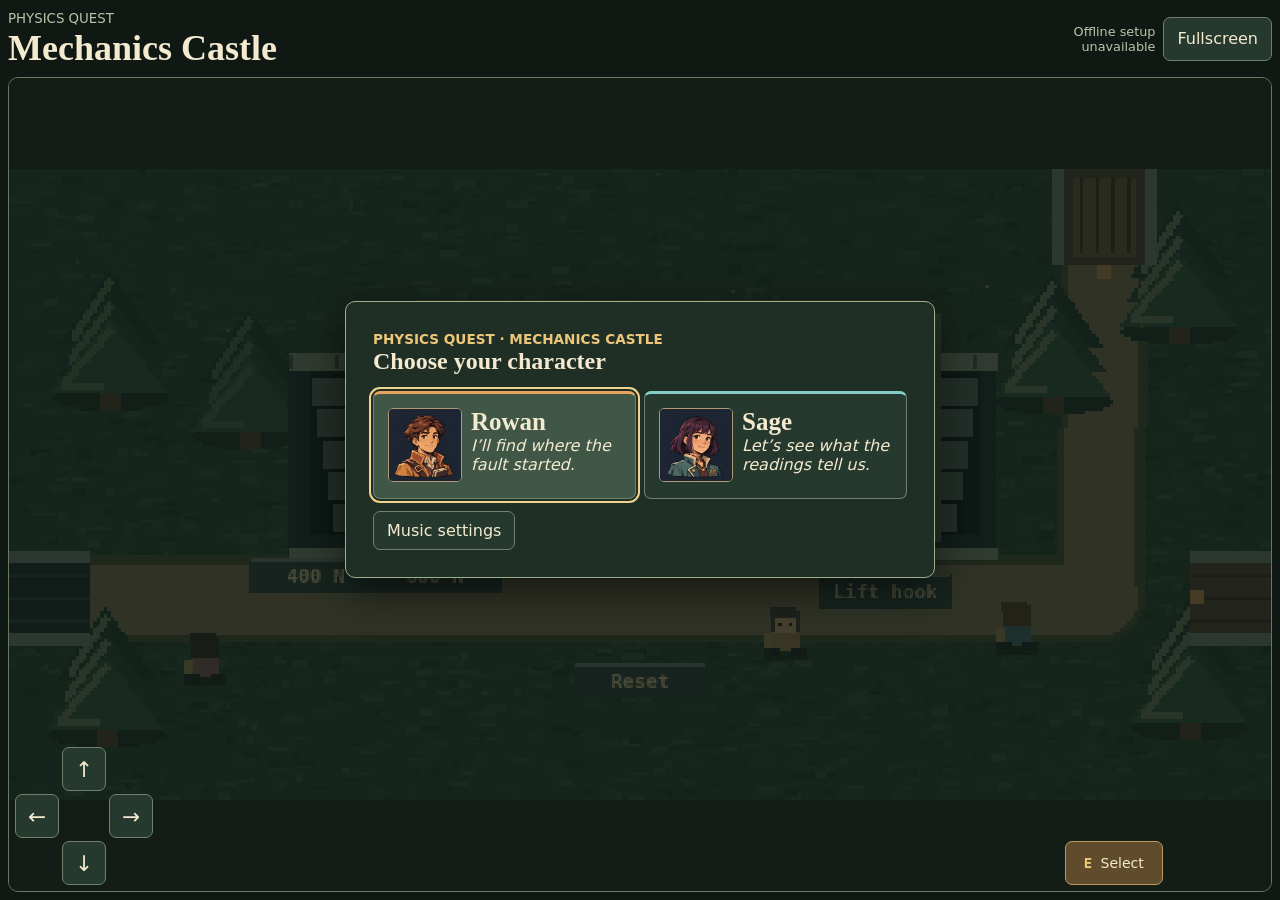
==== commit 199db1ce: "updated order of google tag manager" ====
--- a/docs/index.html
+++ b/docs/index.html
@@ -1,12 +1,12 @@
 <!doctype html>
 <html lang="en"><head><meta charset="utf-8">
 <!-- Google Tag Manager -->
+<script async src="https://www.googletagmanager.com/gtm.js?id=GTM-M3294GNF"></script>
 <script>
   window.dataLayer = window.dataLayer || [];
   function gtag(){dataLayer.push(arguments);}
   gtag('js', new Date());
 </script>
-<script async src="https://www.googletagmanager.com/gtm.js?id=GTM-M3294GNF"></script>
 <!-- End Google Tag Manager -->
 <meta name="viewport" content="width=device-width,initial-scale=1,viewport-fit=cover"><title>Physics Quest · Mechanics Castle</title>
 <meta name="theme-color" content="#101813">
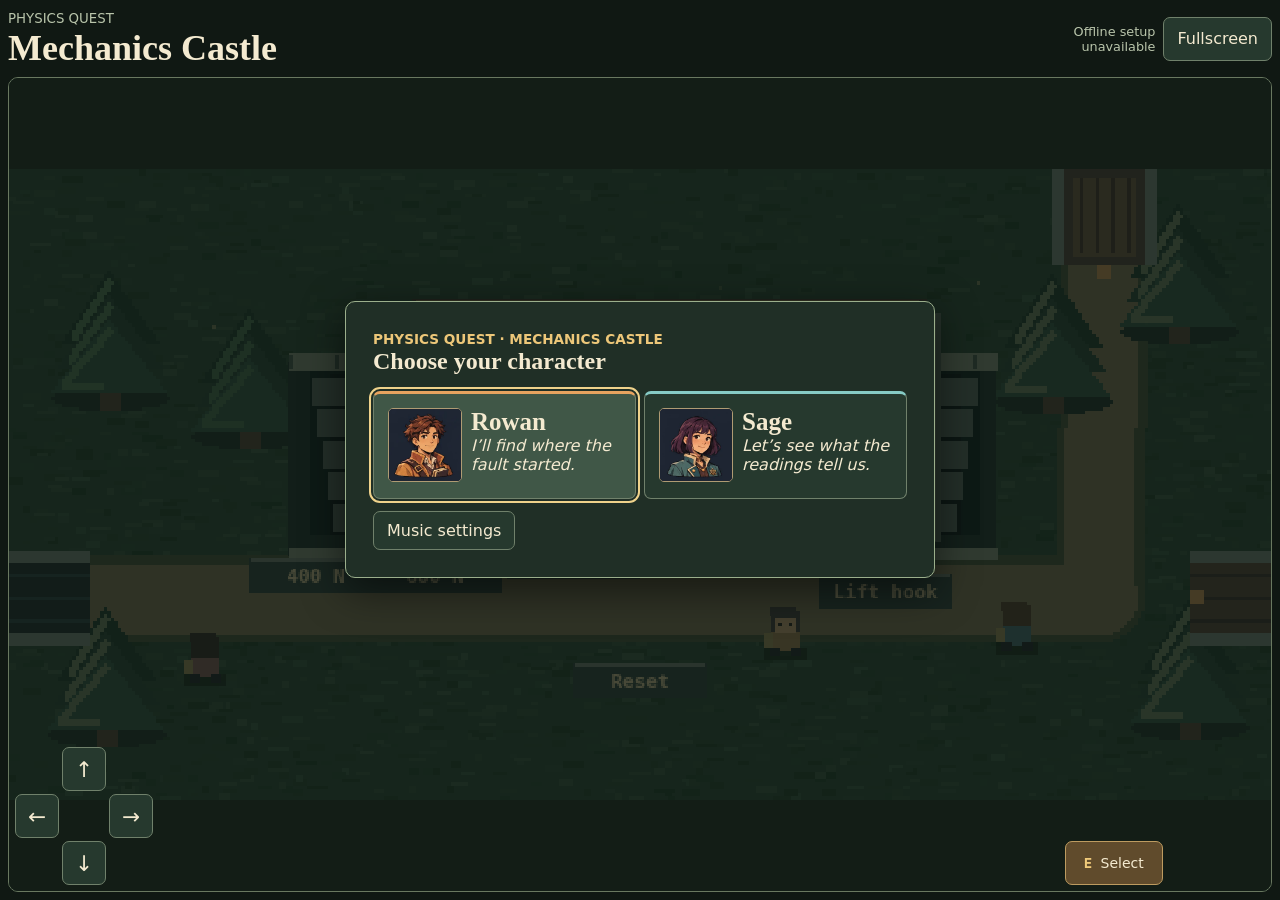
==== commit f893640b: "updated google tag" ====
--- a/docs/index.html
+++ b/docs/index.html
@@ -1,7 +1,7 @@
 <!doctype html>
 <html lang="en"><head><meta charset="utf-8">
 <!-- Google Tag Manager -->
-<script async src="https://www.googletagmanager.com/gtm.js?id=GTM-M3294GNF"></script>
+<script async src="https://www.googletagmanager.com/gtm.js?id=GTM-WGZ9BNWL"></script>
 <script>
   window.dataLayer = window.dataLayer || [];
   function gtag(){dataLayer.push(arguments);}
